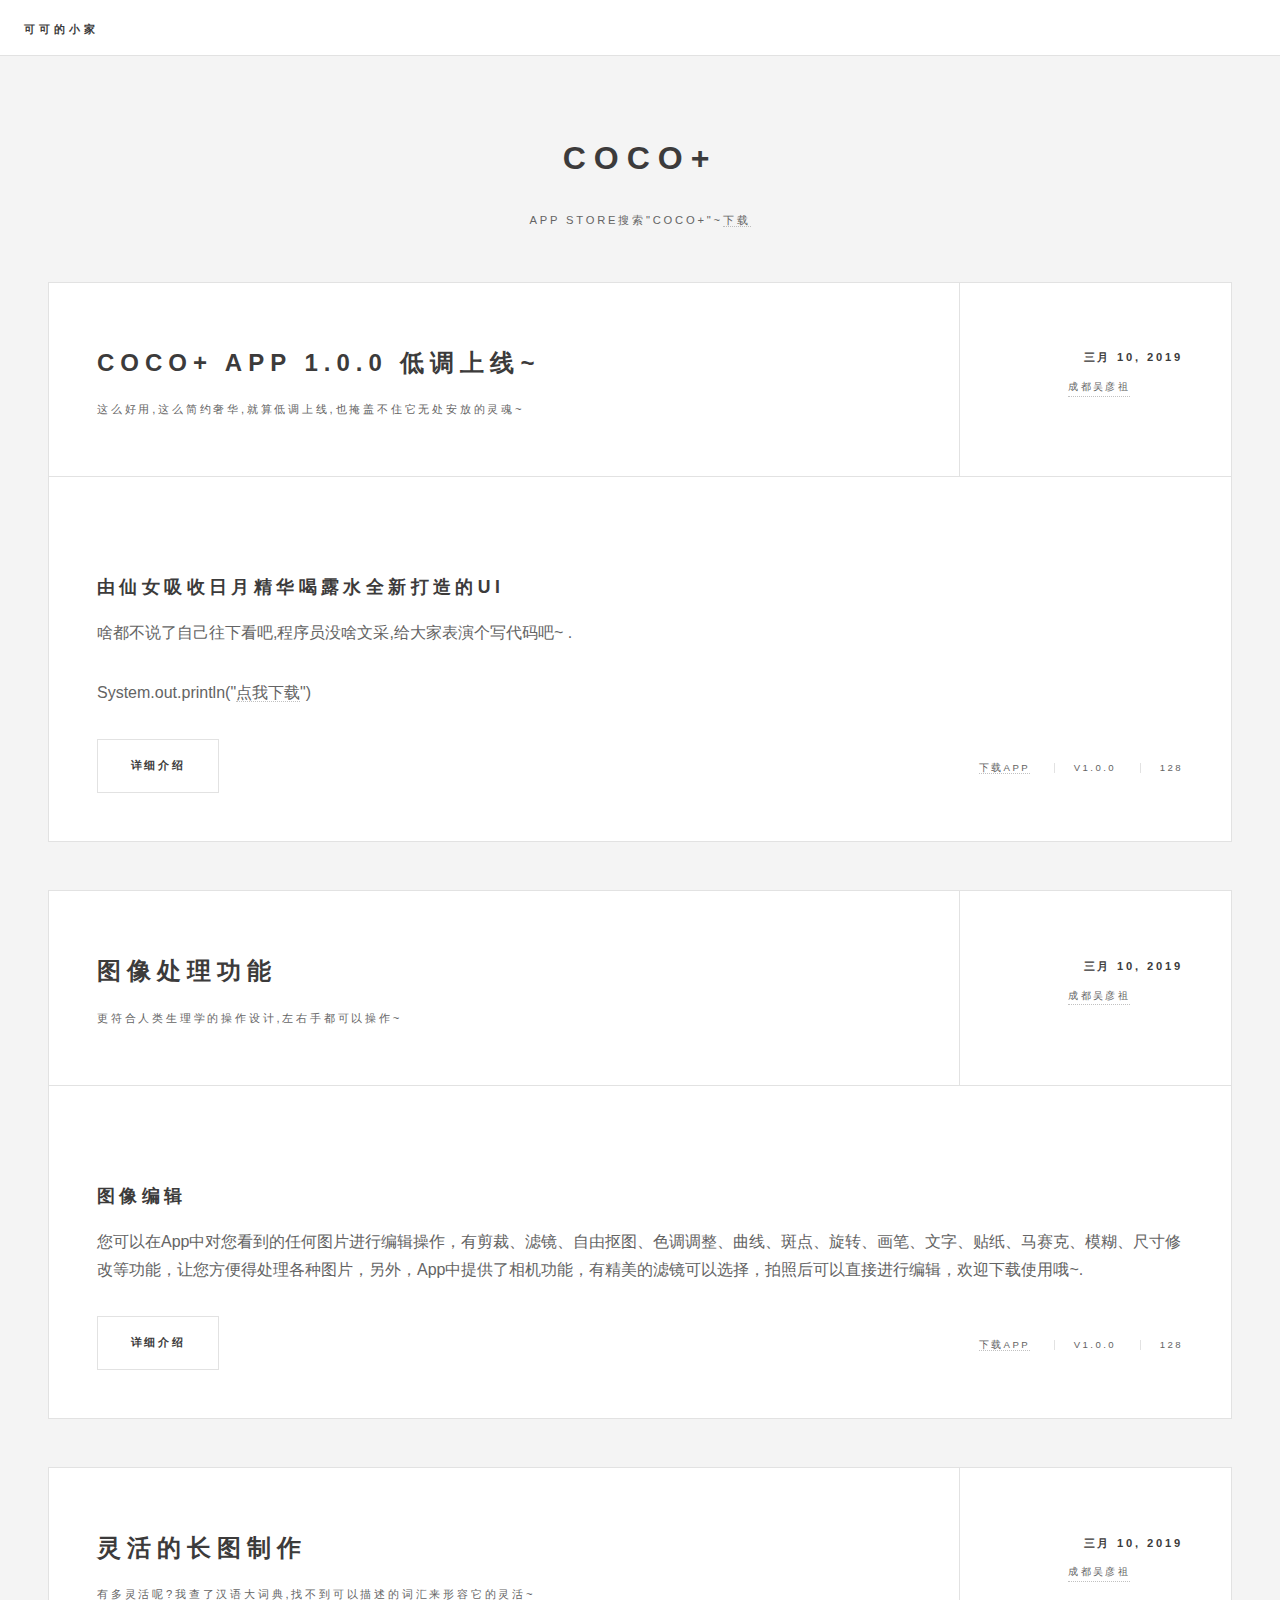
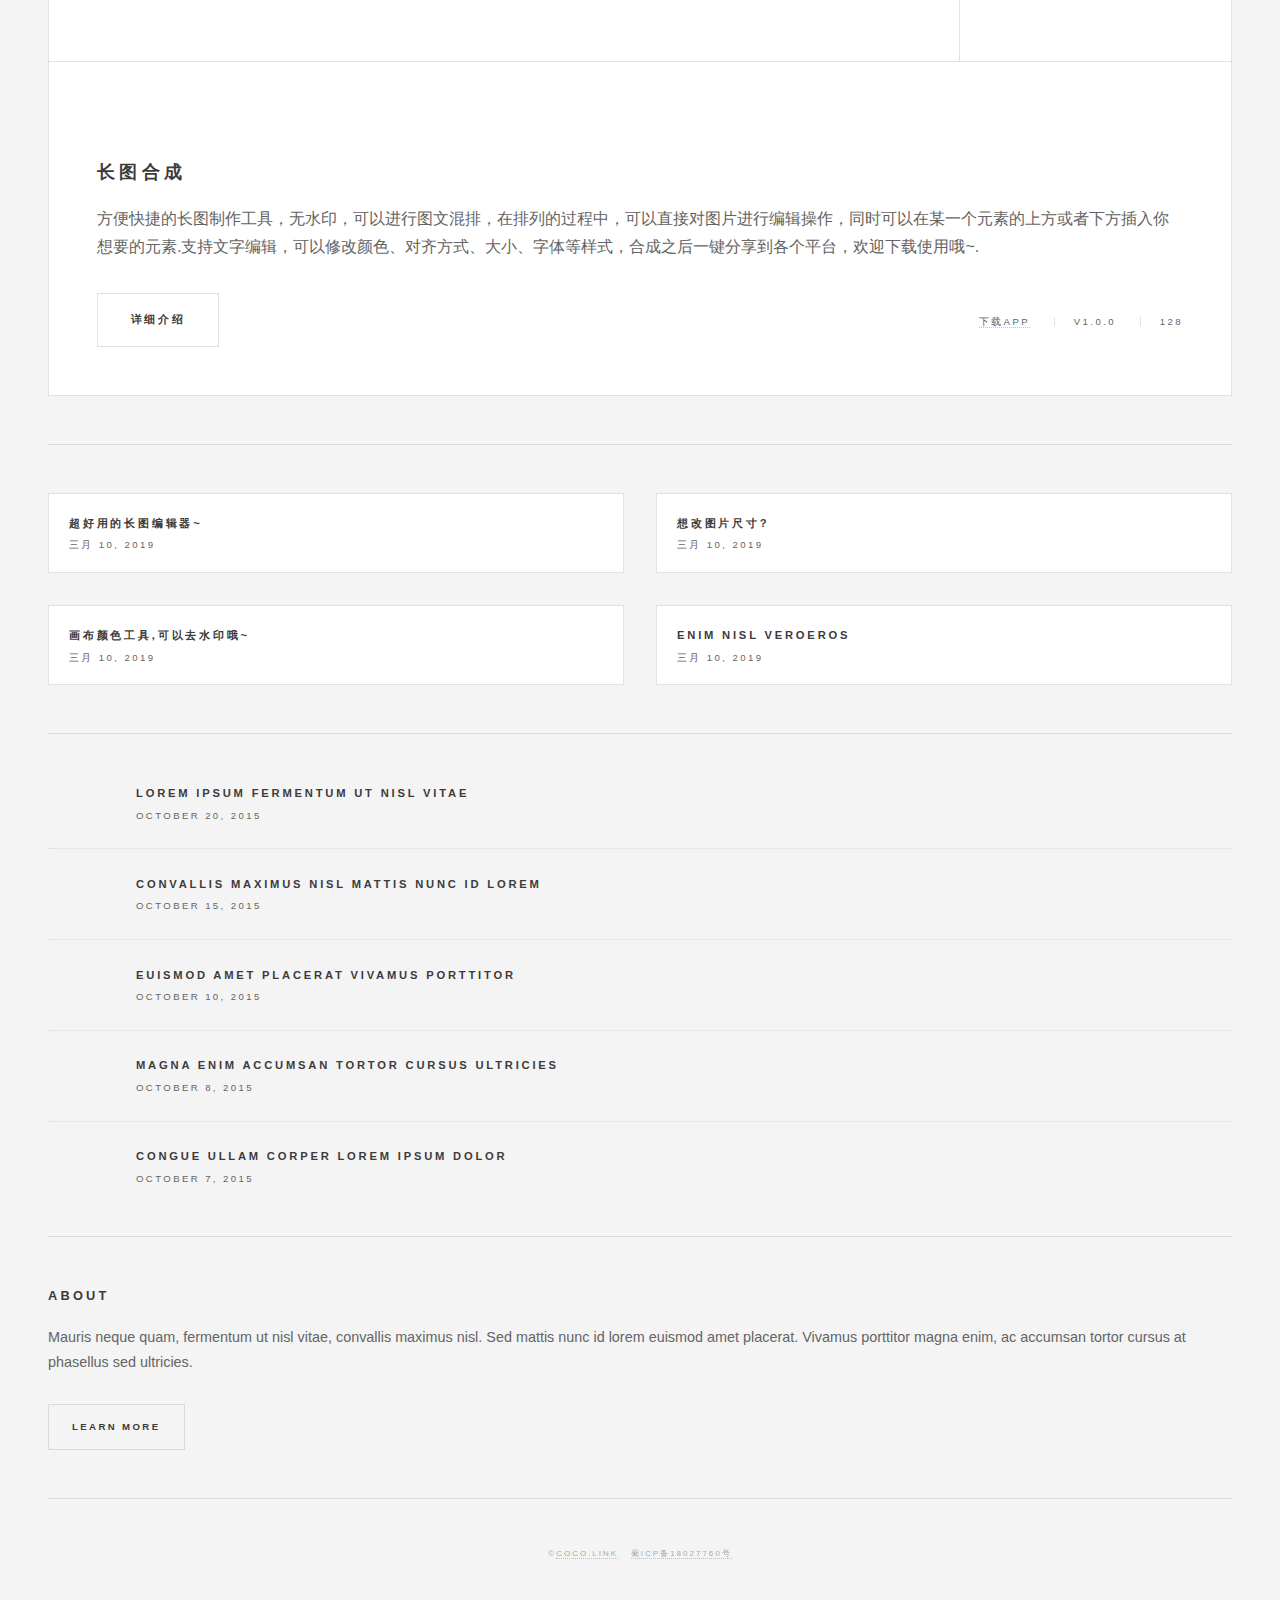
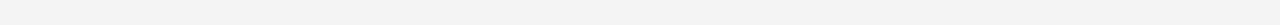
==== index.html @ c6092d5e "初次提交" ====
<!DOCTYPE HTML>
<html>
	<head>
		<title>可可的小家</title>
		<meta charset="utf-8" />
		<meta name="viewport" content="width=device-width, initial-scale=1, user-scalable=no" />
		<link rel="stylesheet" href="assets/css/main.css" />
	</head>
	<body class="is-preload">

		<!-- Wrapper -->
			<div id="wrapper">
					<header id="header">
						<h1><a href="index.html">可可的小家</a></h1>
					</header>
					

				<!-- Main -->
					<div id="main">

						<!-- Post -->
							<article class="post">
								<header>
									<div class="title">
										<h2><a href="page1.html">CoCo+ App 1.0.0 低调上线~</a></h2>
										<p>这么好用,这么简约奢华,就算低调上线,也掩盖不住它无处安放的灵魂~</p>
									</div>
									<div class="meta">
										<time class="published" datetime="2019-03-10">三月 10, 2019</time>
										<a href="https://weibo.com/iosSever" class="author"><span class="name">成都吴彦祖</span><img src="https://i.loli.net/2019/03/10/5c84dbdab428e.png" alt="" /></a>
									</div>
								</header>
								<a href="page1.html" class="image featured"><img src="https://i.loli.net/2019/03/10/5c84d9ce3894a.png" alt="" /></a>
								
								<h2><a>由仙女吸收日月精华喝露水全新打造的UI</a></h2>
								<p>啥都不说了自己往下看吧,程序员没啥文采,给大家表演个写代码吧~ .</p>
								<p>System.out.println("<a href="https://itunes.apple.com/cn/app/id1434170332">点我下载</a>") </p>
								<footer>
									<ul class="actions">
										<li><a href="page1.html" class="button large">详细介绍</a></li>
									</ul>
									<ul class="stats">
										<li><a href="https://itunes.apple.com/cn/app/id1434170332">下载App</a></li>
										<li><a href="https://itunes.apple.com/cn/app/id1434170332" class="icon fa-heart">v1.0.0</a></li>
										<li><a href="https://itunes.apple.com/cn/app/id1434170332" class="icon fa-comment">128</a></li>
									</ul>
								</footer>
							</article>

						<!-- Post -->
							<article class="post">
								<header>
									<div class="title">
										<h2><a href="page2.html">图像处理功能</a></h2>
										<p>更符合人类生理学的操作设计,左右手都可以操作~</p>
									</div>
									<div class="meta">
										<time class="published" datetime="2019-03-10">三月 10, 2019</time>
										<a href="https://weibo.com/iosSever" class="author"><span class="name">成都吴彦祖</span><img src="https://i.loli.net/2019/03/10/5c84dbdab428e.png" alt="" /></a>
									</div>
								</header>
								<a href="page2.html" class="image featured"><img src="https://i.loli.net/2019/03/10/5c84da611e9eb.png" alt="" /></a>
								<h2><a>图像编辑</a></h2>
								<p>您可以在App中对您看到的任何图片进行编辑操作，有剪裁、滤镜、自由抠图、色调调整、曲线、斑点、旋转、画笔、文字、贴纸、马赛克、模糊、尺寸修改等功能，让您方便得处理各种图片，另外，App中提供了相机功能，有精美的滤镜可以选择，拍照后可以直接进行编辑，欢迎下载使用哦~.</p>
								
								<footer>
									<ul class="actions">
										<li><a href="page2.html" class="button large">详细介绍</a></li>
									</ul>
									<ul class="stats">
										<li><a href="https://itunes.apple.com/cn/app/id1434170332">下载App</a></li>
										<li><a href="https://itunes.apple.com/cn/app/id1434170332" class="icon fa-heart">v1.0.0</a></li>
										<li><a href="https://itunes.apple.com/cn/app/id1434170332" class="icon fa-comment">128</a></li>
									</ul>
								</footer>
							</article>

						<!-- Post -->
							<article class="post">
								<header>
									<div class="title">
										<h2><a href="page3.html">灵活的长图制作</a></h2>
										<p>有多灵活呢?我查了汉语大词典,找不到可以描述的词汇来形容它的灵活~</p>
									</div>
									<div class="meta">
										<time class="published" datetime="2019-03-10">三月 10, 2019</time>
										<a href="https://weibo.com/iosSever" class="author"><span class="name">成都吴彦祖</span><img src="https://i.loli.net/2019/03/10/5c84dbdab428e.png" alt="" /></a>
									</div>
								</header>
								<a href="page3.html" class="image featured"><img src="https://i.loli.net/2019/03/10/5c84da80e7259.png" alt="" /></a>
								<h2><a>长图合成</a></h2>
								<p>方便快捷的长图制作工具，无水印，可以进行图文混排，在排列的过程中，可以直接对图片进行编辑操作，同时可以在某一个元素的上方或者下方插入你想要的元素.支持文字编辑，可以修改颜色、对齐方式、大小、字体等样式，合成之后一键分享到各个平台，欢迎下载使用哦~.</p>
								<footer>
									<ul class="actions">
										<li><a href="page3.html" class="button large">详细介绍</a></li>
									</ul>
									<ul class="stats">
										<li><a href="https://itunes.apple.com/cn/app/id1434170332">下载App</a></li>
										<li><a href="https://itunes.apple.com/cn/app/id1434170332" class="icon fa-heart">v1.0.0</a></li>
										<li><a href="https://itunes.apple.com/cn/app/id1434170332" class="icon fa-comment">128</a></li>
									</ul>
								</footer>
							</article>
					</div>

				<!-- Sidebar -->
					<section id="sidebar">

						<!-- Intro -->
							<section id="intro">
								<a href="#" class="logo"><img src="https://i.loli.net/2019/03/10/5c84dbb37a6b7.png" alt="" /></a>
								<header>
									<h2>CoCo+</h2>
									<p>App Store搜索"CoCo+"~<a href="https://itunes.apple.com/cn/app/id1434170332">下载</a></p>
								</header>
							</section>

						<!-- Mini Posts -->
							<section>
								<div class="mini-posts">

									<!-- Mini Post -->
										<article class="mini-post">
											<header>
												<h3><a href="page4.html">超好用的长图编辑器~</a></h3>
												<time class="published" datetime="2019-03-10">三月 10, 2019</time>
												<a href="https://weibo.com/iosSever" class="author"><img src="https://i.loli.net/2019/03/10/5c84db364da18.png" alt="" /></a>
											</header>
											<a href="page4.html" class="image"><img src="https://i.loli.net/2019/03/10/5c84da98a93b6.png" alt="" /></a>
										</article>

									<!-- Mini Post -->
										<article class="mini-post">
											<header>
												<h3><a href="page5.html">想改图片尺寸?</a></h3>
												<time class="published" datetime="2019-03-10">三月 10, 2019</time>
												<a href="https://weibo.com/iosSever" class="author"><img src="https://i.loli.net/2019/03/10/5c84db364da18.png" alt="" /></a>
											</header>
											<a href="page5.html" class="image"><img src="https://i.loli.net/2019/03/10/5c84daaa49112.png" alt="" /></a>
										</article>

									<!-- Mini Post -->
										<article class="mini-post">
											<header>
												<h3><a href="page6.html">画布颜色工具,可以去水印哦~</a></h3>
												<time class="published" datetime="2019-03-10">三月 10, 2019</time>
												<a href="https://weibo.com/iosSever" class="author"><img src="https://i.loli.net/2019/03/10/5c84db364da18.png" alt="" /></a>
											</header>
											<a href="page6.html" class="image"><img src="https://i.loli.net/2019/03/10/5c84dabd3cb43.png" alt="" /></a>
										</article>

									<!-- Mini Post -->
										<article class="mini-post">
											<header>
												<h3><a href="single.html">Enim nisl veroeros</a></h3>
												<time class="published" datetime="2019-03-10">三月 10, 2019</time>
												<a href="https://weibo.com/iosSever" class="author"><img src="https://i.loli.net/2019/03/10/5c84db364da18.png" alt="" /></a>
											</header>
											<a href="single.html" class="image"><img src="https://i.loli.net/2019/03/10/5c84dad333732.png" alt="" /></a>
										</article>

								</div>
							</section>

						<!-- Posts List -->
							<section>
								<ul class="posts">
									<li>
										<article>
											<header>
												<h3><a href="single.html">Lorem ipsum fermentum ut nisl vitae</a></h3>
												<time class="published" datetime="2015-10-20">October 20, 2015</time>
											</header>
											<a href="single.html" class="image"><img src="https://i.loli.net/2019/03/10/5c84dae6660d3.png" alt="" /></a>
										</article>
									</li>
									<li>
										<article>
											<header>
												<h3><a href="single.html">Convallis maximus nisl mattis nunc id lorem</a></h3>
												<time class="published" datetime="2015-10-15">October 15, 2015</time>
											</header>
											<a href="single.html" class="image"><img src="https://i.loli.net/2019/03/10/5c84daf63bab5.png" alt="" /></a>
										</article>
									</li>
									<li>
										<article>
											<header>
												<h3><a href="single.html">Euismod amet placerat vivamus porttitor</a></h3>
												<time class="published" datetime="2015-10-10">October 10, 2015</time>
											</header>
											<a href="single.html" class="image"><img src="https://i.loli.net/2019/03/10/5c84db0a0eca4.png" alt="" /></a>
										</article>
									</li>
									<li>
										<article>
											<header>
												<h3><a href="single.html">Magna enim accumsan tortor cursus ultricies</a></h3>
												<time class="published" datetime="2015-10-08">October 8, 2015</time>
											</header>
											<a href="single.html" class="image"><img src="https://i.loli.net/2019/03/10/5c84db1b64e41.png" alt="" /></a>
										</article>
									</li>
									<li>
										<article>
											<header>
												<h3><a href="single.html">Congue ullam corper lorem ipsum dolor</a></h3>
												<time class="published" datetime="2015-10-06">October 7, 2015</time>
											</header>
											<a href="single.html" class="image"><img src="https://i.loli.net/2019/03/10/5c84db364da18.png" alt="" /></a>
										</article>
									</li>
								</ul>
							</section>

						<!-- About -->
							<section class="blurb">
								<h2>About</h2>
								<p>Mauris neque quam, fermentum ut nisl vitae, convallis maximus nisl. Sed mattis nunc id lorem euismod amet placerat. Vivamus porttitor magna enim, ac accumsan tortor cursus at phasellus sed ultricies.</p>
								<ul class="actions">
									<li><a href="#" class="button">Learn More</a></li>
								</ul>
							</section>

						<!-- Footer -->
							<section id="footer">
								<p class="copyright">&copy;<a href="http://www.coco.link">coco.link</a>&nbsp;&nbsp;
									<a href="http://www.miitbeian.gov.cn">
										<small>蜀ICP备18027760号</small>
									</a>
								</p>
							</section>

					</section>

			</div>

		<!-- Scripts -->
			<script src="assets/js/jquery.min.js"></script>
			<script src="assets/js/browser.min.js"></script>
			<script src="assets/js/breakpoints.min.js"></script>
			<script src="assets/js/util.js"></script>
			<script src="assets/js/main.js"></script>

	</body>
</html>
---- assets/css/main.css ----
/*@import url(font-awesome.min.css);
@import url("https://fonts.googleapis.com/css?family=Source+Sans+Pro:400,700|Raleway:400,800,900");*/

/*
	Future Imperfect by HTML5 UP
	html5up.net | @ajlkn
	Free for personal and commercial use under the CCA 3.0 license (html5up.net/license)
*/

html, body, div, span, applet, object,
iframe, h1, h2, h3, h4, h5, h6, p, blockquote,
pre, a, abbr, acronym, address, big, cite,
code, del, dfn, em, img, ins, kbd, q, s, samp,
small, strike, strong, sub, sup, tt, var, b,
u, i, center, dl, dt, dd, ol, ul, li, fieldset,
form, label, legend, table, caption, tbody,
tfoot, thead, tr, th, td, article, aside,
canvas, details, embed, figure, figcaption,
footer, header, hgroup, menu, nav, output, ruby,
section, summary, time, mark, audio, video {
	margin: 0;
	padding: 0;
	border: 0;
	font-size: 100%;
	font: inherit;
	vertical-align: baseline;}

article, aside, details, figcaption, figure,
footer, header, hgroup, menu, nav, section {
	display: block;}

body {
	line-height: 1;
}

ol, ul {
	list-style: none;
}

blockquote, q {
	quotes: none;
}

	blockquote:before, blockquote:after, q:before, q:after {
		content: '';
		content: none;
	}

table {
	border-collapse: collapse;
	border-spacing: 0;
}

body {
	-webkit-text-size-adjust: none;
}

mark {
	background-color: transparent;
	color: inherit;
}

input::-moz-focus-inner {
	border: 0;
	padding: 0;
}

input, select, textarea {
	-moz-appearance: none;
	-webkit-appearance: none;
	-ms-appearance: none;
	appearance: none;
}

/* Basic */

	@-ms-viewport {
		width: device-width;
	}

	body {
		-ms-overflow-style: scrollbar;
	}

	@media screen and (max-width: 480px) {

		html, body {
			min-width: 320px;
		}

	}

	html {
		box-sizing: border-box;
	}

	*, *:before, *:after {
		box-sizing: inherit;
	}

	body {
		background: #f4f4f4;
	}

		body.is-preload *, body.is-preload *:before, body.is-preload *:after {
			-moz-animation: none !important;
			-webkit-animation: none !important;
			-ms-animation: none !important;
			animation: none !important;
			-moz-transition: none !important;
			-webkit-transition: none !important;
			-ms-transition: none !important;
			transition: none !important;
		}

/* Type */

	body, input, select, textarea {
		color: #646464;
		font-family: "Source Sans Pro", Helvetica, sans-serif;
		font-size: 14pt;
		font-weight: 400;
		line-height: 1.75;
	}

		@media screen and (max-width: 1680px) {

			body, input, select, textarea {
				font-size: 12pt;
			}

		}

		@media screen and (max-width: 1280px) {

			body, input, select, textarea {
				font-size: 12pt;
			}

		}

		@media screen and (max-width: 980px) {

			body, input, select, textarea {
				font-size: 12pt;
			}

		}

		@media screen and (max-width: 736px) {

			body, input, select, textarea {
				font-size: 12pt;
			}

		}

		@media screen and (max-width: 480px) {

			body, input, select, textarea {
				font-size: 12pt;
			}

		}

	a {
		-moz-transition: color 0.2s ease, border-bottom-color 0.2s ease;
		-webkit-transition: color 0.2s ease, border-bottom-color 0.2s ease;
		-ms-transition: color 0.2s ease, border-bottom-color 0.2s ease;
		transition: color 0.2s ease, border-bottom-color 0.2s ease;
		border-bottom: dotted 1px rgba(160, 160, 160, 0.65);
		color: inherit;
		text-decoration: none;
	}

		a:before {
			-moz-transition: color 0.2s ease;
			-webkit-transition: color 0.2s ease;
			-ms-transition: color 0.2s ease;
			transition: color 0.2s ease;
		}

		a:hover {
			border-bottom-color: transparent;
			color: #2ebaae !important;
		}

			a:hover:before {
				color: #2ebaae !important;
			}

	strong, b {
		color: #3c3b3b;
		font-weight: 700;
	}

	em, i {
		font-style: italic;
	}

	p {
		margin: 0 0 2em 0;
	}

	h1, h2, h3, h4, h5, h6 {
		color: #3c3b3b;
		font-family: "Raleway", Helvetica, sans-serif;
		font-weight: 800;
		letter-spacing: 0.25em;
		line-height: 1.65;
		margin: 0 0 1em 0;
		text-transform: uppercase;
	}

		h1 a, h2 a, h3 a, h4 a, h5 a, h6 a {
			color: inherit;
			border-bottom: 0;
		}

	h2 {
		font-size: 1.1em;
	}

	h3 {
		font-size: 0.9em;
	}

	h4 {
		font-size: 0.7em;
	}

	h5 {
		font-size: 0.7em;
	}

	h6 {
		font-size: 0.7em;
	}

	sub {
		font-size: 0.8em;
		position: relative;
		top: 0.5em;
	}

	sup {
		font-size: 0.8em;
		position: relative;
		top: -0.5em;
	}

	blockquote {
		border-left: solid 4px rgba(160, 160, 160, 0.3);
		font-style: italic;
		margin: 0 0 2em 0;
		padding: 0.5em 0 0.5em 2em;
	}

	code {
		background: rgba(160, 160, 160, 0.075);
		border: solid 1px rgba(160, 160, 160, 0.3);
		font-family: "Courier New", monospace;
		font-size: 0.9em;
		margin: 0 0.25em;
		padding: 0.25em 0.65em;
	}

	pre {
		-webkit-overflow-scrolling: touch;
		font-family: "Courier New", monospace;
		font-size: 0.9em;
		margin: 0 0 2em 0;
	}

		pre code {
			display: block;
			line-height: 1.75em;
			padding: 1em 1.5em;
			overflow-x: auto;
		}

	hr {
		border: 0;
		border-bottom: solid 1px rgba(160, 160, 160, 0.3);
		margin: 2em 0;
	}

		hr.major {
			margin: 3em 0;
		}

	.align-left {
		text-align: left;
	}

	.align-center {
		text-align: center;
	}

	.align-right {
		text-align: right;
	}

/* Row */

	.row {
		display: flex;
		flex-wrap: wrap;
		box-sizing: border-box;
		align-items: stretch;
	}

		.row > * {
			box-sizing: border-box;
		}

		.row.gtr-uniform > * > :last-child {
			margin-bottom: 0;
		}

		.row.aln-left {
			justify-content: flex-start;
		}

		.row.aln-center {
			justify-content: center;
		}

		.row.aln-right {
			justify-content: flex-end;
		}

		.row.aln-top {
			align-items: flex-start;
		}

		.row.aln-middle {
			align-items: center;
		}

		.row.aln-bottom {
			align-items: flex-end;
		}

		.row > .imp {
			order: -1;
		}

		.row > .col-1 {
			width: 8.3333333333%;
		}

		.row > .off-1 {
			margin-left: 8.3333333333%;
		}

		.row > .col-2 {
			width: 16.6666666667%;
		}

		.row > .off-2 {
			margin-left: 16.6666666667%;
		}

		.row > .col-3 {
			width: 25%;
		}

		.row > .off-3 {
			margin-left: 25%;
		}

		.row > .col-4 {
			width: 33.3333333333%;
		}

		.row > .off-4 {
			margin-left: 33.3333333333%;
		}

		.row > .col-5 {
			width: 41.6666666667%;
		}

		.row > .off-5 {
			margin-left: 41.6666666667%;
		}

		.row > .col-6 {
			width: 50%;
		}

		.row > .off-6 {
			margin-left: 50%;
		}

		.row > .col-7 {
			width: 58.3333333333%;
		}

		.row > .off-7 {
			margin-left: 58.3333333333%;
		}

		.row > .col-8 {
			width: 66.6666666667%;
		}

		.row > .off-8 {
			margin-left: 66.6666666667%;
		}

		.row > .col-9 {
			width: 75%;
		}

		.row > .off-9 {
			margin-left: 75%;
		}

		.row > .col-10 {
			width: 83.3333333333%;
		}

		.row > .off-10 {
			margin-left: 83.3333333333%;
		}

		.row > .col-11 {
			width: 91.6666666667%;
		}

		.row > .off-11 {
			margin-left: 91.6666666667%;
		}

		.row > .col-12 {
			width: 100%;
		}

		.row > .off-12 {
			margin-left: 100%;
		}

		.row.gtr-0 {
			margin-top: 0;
			margin-left: 0em;
		}

			.row.gtr-0 > * {
				padding: 0 0 0 0em;
			}

			.row.gtr-0.gtr-uniform {
				margin-top: 0em;
			}

				.row.gtr-0.gtr-uniform > * {
					padding-top: 0em;
				}

		.row.gtr-25 {
			margin-top: 0;
			margin-left: -0.25em;
		}

			.row.gtr-25 > * {
				padding: 0 0 0 0.25em;
			}

			.row.gtr-25.gtr-uniform {
				margin-top: -0.25em;
			}

				.row.gtr-25.gtr-uniform > * {
					padding-top: 0.25em;
				}

		.row.gtr-50 {
			margin-top: 0;
			margin-left: -0.5em;
		}

			.row.gtr-50 > * {
				padding: 0 0 0 0.5em;
			}

			.row.gtr-50.gtr-uniform {
				margin-top: -0.5em;
			}

				.row.gtr-50.gtr-uniform > * {
					padding-top: 0.5em;
				}

		.row {
			margin-top: 0;
			margin-left: -1em;
		}

			.row > * {
				padding: 0 0 0 1em;
			}

			.row.gtr-uniform {
				margin-top: -1em;
			}

				.row.gtr-uniform > * {
					padding-top: 1em;
				}

		.row.gtr-150 {
			margin-top: 0;
			margin-left: -1.5em;
		}

			.row.gtr-150 > * {
				padding: 0 0 0 1.5em;
			}

			.row.gtr-150.gtr-uniform {
				margin-top: -1.5em;
			}

				.row.gtr-150.gtr-uniform > * {
					padding-top: 1.5em;
				}

		.row.gtr-200 {
			margin-top: 0;
			margin-left: -2em;
		}

			.row.gtr-200 > * {
				padding: 0 0 0 2em;
			}

			.row.gtr-200.gtr-uniform {
				margin-top: -2em;
			}

				.row.gtr-200.gtr-uniform > * {
					padding-top: 2em;
				}

		@media screen and (max-width: 1680px) {

			.row {
				display: flex;
				flex-wrap: wrap;
				box-sizing: border-box;
				align-items: stretch;
			}

				.row > * {
					box-sizing: border-box;
				}

				.row.gtr-uniform > * > :last-child {
					margin-bottom: 0;
				}

				.row.aln-left {
					justify-content: flex-start;
				}

				.row.aln-center {
					justify-content: center;
				}

				.row.aln-right {
					justify-content: flex-end;
				}

				.row.aln-top {
					align-items: flex-start;
				}

				.row.aln-middle {
					align-items: center;
				}

				.row.aln-bottom {
					align-items: flex-end;
				}

				.row > .imp-xlarge {
					order: -1;
				}

				.row > .col-1-xlarge {
					width: 8.3333333333%;
				}

				.row > .off-1-xlarge {
					margin-left: 8.3333333333%;
				}

				.row > .col-2-xlarge {
					width: 16.6666666667%;
				}

				.row > .off-2-xlarge {
					margin-left: 16.6666666667%;
				}

				.row > .col-3-xlarge {
					width: 25%;
				}

				.row > .off-3-xlarge {
					margin-left: 25%;
				}

				.row > .col-4-xlarge {
					width: 33.3333333333%;
				}

				.row > .off-4-xlarge {
					margin-left: 33.3333333333%;
				}

				.row > .col-5-xlarge {
					width: 41.6666666667%;
				}

				.row > .off-5-xlarge {
					margin-left: 41.6666666667%;
				}

				.row > .col-6-xlarge {
					width: 50%;
				}

				.row > .off-6-xlarge {
					margin-left: 50%;
				}

				.row > .col-7-xlarge {
					width: 58.3333333333%;
				}

				.row > .off-7-xlarge {
					margin-left: 58.3333333333%;
				}

				.row > .col-8-xlarge {
					width: 66.6666666667%;
				}

				.row > .off-8-xlarge {
					margin-left: 66.6666666667%;
				}

				.row > .col-9-xlarge {
					width: 75%;
				}

				.row > .off-9-xlarge {
					margin-left: 75%;
				}

				.row > .col-10-xlarge {
					width: 83.3333333333%;
				}

				.row > .off-10-xlarge {
					margin-left: 83.3333333333%;
				}

				.row > .col-11-xlarge {
					width: 91.6666666667%;
				}

				.row > .off-11-xlarge {
					margin-left: 91.6666666667%;
				}

				.row > .col-12-xlarge {
					width: 100%;
				}

				.row > .off-12-xlarge {
					margin-left: 100%;
				}

				.row.gtr-0 {
					margin-top: 0;
					margin-left: 0em;
				}

					.row.gtr-0 > * {
						padding: 0 0 0 0em;
					}

					.row.gtr-0.gtr-uniform {
						margin-top: 0em;
					}

						.row.gtr-0.gtr-uniform > * {
							padding-top: 0em;
						}

				.row.gtr-25 {
					margin-top: 0;
					margin-left: -0.25em;
				}

					.row.gtr-25 > * {
						padding: 0 0 0 0.25em;
					}

					.row.gtr-25.gtr-uniform {
						margin-top: -0.25em;
					}

						.row.gtr-25.gtr-uniform > * {
							padding-top: 0.25em;
						}

				.row.gtr-50 {
					margin-top: 0;
					margin-left: -0.5em;
				}

					.row.gtr-50 > * {
						padding: 0 0 0 0.5em;
					}

					.row.gtr-50.gtr-uniform {
						margin-top: -0.5em;
					}

						.row.gtr-50.gtr-uniform > * {
							padding-top: 0.5em;
						}

				.row {
					margin-top: 0;
					margin-left: -1em;
				}

					.row > * {
						padding: 0 0 0 1em;
					}

					.row.gtr-uniform {
						margin-top: -1em;
					}

						.row.gtr-uniform > * {
							padding-top: 1em;
						}

				.row.gtr-150 {
					margin-top: 0;
					margin-left: -1.5em;
				}

					.row.gtr-150 > * {
						padding: 0 0 0 1.5em;
					}

					.row.gtr-150.gtr-uniform {
						margin-top: -1.5em;
					}

						.row.gtr-150.gtr-uniform > * {
							padding-top: 1.5em;
						}

				.row.gtr-200 {
					margin-top: 0;
					margin-left: -2em;
				}

					.row.gtr-200 > * {
						padding: 0 0 0 2em;
					}

					.row.gtr-200.gtr-uniform {
						margin-top: -2em;
					}

						.row.gtr-200.gtr-uniform > * {
							padding-top: 2em;
						}

		}

		@media screen and (max-width: 1280px) {

			.row {
				display: flex;
				flex-wrap: wrap;
				box-sizing: border-box;
				align-items: stretch;
			}

				.row > * {
					box-sizing: border-box;
				}

				.row.gtr-uniform > * > :last-child {
					margin-bottom: 0;
				}

				.row.aln-left {
					justify-content: flex-start;
				}

				.row.aln-center {
					justify-content: center;
				}

				.row.aln-right {
					justify-content: flex-end;
				}

				.row.aln-top {
					align-items: flex-start;
				}

				.row.aln-middle {
					align-items: center;
				}

				.row.aln-bottom {
					align-items: flex-end;
				}

				.row > .imp-large {
					order: -1;
				}

				.row > .col-1-large {
					width: 8.3333333333%;
				}

				.row > .off-1-large {
					margin-left: 8.3333333333%;
				}

				.row > .col-2-large {
					width: 16.6666666667%;
				}

				.row > .off-2-large {
					margin-left: 16.6666666667%;
				}

				.row > .col-3-large {
					width: 25%;
				}

				.row > .off-3-large {
					margin-left: 25%;
				}

				.row > .col-4-large {
					width: 33.3333333333%;
				}

				.row > .off-4-large {
					margin-left: 33.3333333333%;
				}

				.row > .col-5-large {
					width: 41.6666666667%;
				}

				.row > .off-5-large {
					margin-left: 41.6666666667%;
				}

				.row > .col-6-large {
					width: 50%;
				}

				.row > .off-6-large {
					margin-left: 50%;
				}

				.row > .col-7-large {
					width: 58.3333333333%;
				}

				.row > .off-7-large {
					margin-left: 58.3333333333%;
				}

				.row > .col-8-large {
					width: 66.6666666667%;
				}

				.row > .off-8-large {
					margin-left: 66.6666666667%;
				}

				.row > .col-9-large {
					width: 75%;
				}

				.row > .off-9-large {
					margin-left: 75%;
				}

				.row > .col-10-large {
					width: 83.3333333333%;
				}

				.row > .off-10-large {
					margin-left: 83.3333333333%;
				}

				.row > .col-11-large {
					width: 91.6666666667%;
				}

				.row > .off-11-large {
					margin-left: 91.6666666667%;
				}

				.row > .col-12-large {
					width: 100%;
				}

				.row > .off-12-large {
					margin-left: 100%;
				}

				.row.gtr-0 {
					margin-top: 0;
					margin-left: 0em;
				}

					.row.gtr-0 > * {
						padding: 0 0 0 0em;
					}

					.row.gtr-0.gtr-uniform {
						margin-top: 0em;
					}

						.row.gtr-0.gtr-uniform > * {
							padding-top: 0em;
						}

				.row.gtr-25 {
					margin-top: 0;
					margin-left: -0.25em;
				}

					.row.gtr-25 > * {
						padding: 0 0 0 0.25em;
					}

					.row.gtr-25.gtr-uniform {
						margin-top: -0.25em;
					}

						.row.gtr-25.gtr-uniform > * {
							padding-top: 0.25em;
						}

				.row.gtr-50 {
					margin-top: 0;
					margin-left: -0.5em;
				}

					.row.gtr-50 > * {
						padding: 0 0 0 0.5em;
					}

					.row.gtr-50.gtr-uniform {
						margin-top: -0.5em;
					}

						.row.gtr-50.gtr-uniform > * {
							padding-top: 0.5em;
						}

				.row {
					margin-top: 0;
					margin-left: -1em;
				}

					.row > * {
						padding: 0 0 0 1em;
					}

					.row.gtr-uniform {
						margin-top: -1em;
					}

						.row.gtr-uniform > * {
							padding-top: 1em;
						}

				.row.gtr-150 {
					margin-top: 0;
					margin-left: -1.5em;
				}

					.row.gtr-150 > * {
						padding: 0 0 0 1.5em;
					}

					.row.gtr-150.gtr-uniform {
						margin-top: -1.5em;
					}

						.row.gtr-150.gtr-uniform > * {
							padding-top: 1.5em;
						}

				.row.gtr-200 {
					margin-top: 0;
					margin-left: -2em;
				}

					.row.gtr-200 > * {
						padding: 0 0 0 2em;
					}

					.row.gtr-200.gtr-uniform {
						margin-top: -2em;
					}

						.row.gtr-200.gtr-uniform > * {
							padding-top: 2em;
						}

		}

		@media screen and (max-width: 980px) {

			.row {
				display: flex;
				flex-wrap: wrap;
				box-sizing: border-box;
				align-items: stretch;
			}

				.row > * {
					box-sizing: border-box;
				}

				.row.gtr-uniform > * > :last-child {
					margin-bottom: 0;
				}

				.row.aln-left {
					justify-content: flex-start;
				}

				.row.aln-center {
					justify-content: center;
				}

				.row.aln-right {
					justify-content: flex-end;
				}

				.row.aln-top {
					align-items: flex-start;
				}

				.row.aln-middle {
					align-items: center;
				}

				.row.aln-bottom {
					align-items: flex-end;
				}

				.row > .imp-medium {
					order: -1;
				}

				.row > .col-1-medium {
					width: 8.3333333333%;
				}

				.row > .off-1-medium {
					margin-left: 8.3333333333%;
				}

				.row > .col-2-medium {
					width: 16.6666666667%;
				}

				.row > .off-2-medium {
					margin-left: 16.6666666667%;
				}

				.row > .col-3-medium {
					width: 25%;
				}

				.row > .off-3-medium {
					margin-left: 25%;
				}

				.row > .col-4-medium {
					width: 33.3333333333%;
				}

				.row > .off-4-medium {
					margin-left: 33.3333333333%;
				}

				.row > .col-5-medium {
					width: 41.6666666667%;
				}

				.row > .off-5-medium {
					margin-left: 41.6666666667%;
				}

				.row > .col-6-medium {
					width: 50%;
				}

				.row > .off-6-medium {
					margin-left: 50%;
				}

				.row > .col-7-medium {
					width: 58.3333333333%;
				}

				.row > .off-7-medium {
					margin-left: 58.3333333333%;
				}

				.row > .col-8-medium {
					width: 66.6666666667%;
				}

				.row > .off-8-medium {
					margin-left: 66.6666666667%;
				}

				.row > .col-9-medium {
					width: 75%;
				}

				.row > .off-9-medium {
					margin-left: 75%;
				}

				.row > .col-10-medium {
					width: 83.3333333333%;
				}

				.row > .off-10-medium {
					margin-left: 83.3333333333%;
				}

				.row > .col-11-medium {
					width: 91.6666666667%;
				}

				.row > .off-11-medium {
					margin-left: 91.6666666667%;
				}

				.row > .col-12-medium {
					width: 100%;
				}

				.row > .off-12-medium {
					margin-left: 100%;
				}

				.row.gtr-0 {
					margin-top: 0;
					margin-left: 0em;
				}

					.row.gtr-0 > * {
						padding: 0 0 0 0em;
					}

					.row.gtr-0.gtr-uniform {
						margin-top: 0em;
					}

						.row.gtr-0.gtr-uniform > * {
							padding-top: 0em;
						}

				.row.gtr-25 {
					margin-top: 0;
					margin-left: -0.25em;
				}

					.row.gtr-25 > * {
						padding: 0 0 0 0.25em;
					}

					.row.gtr-25.gtr-uniform {
						margin-top: -0.25em;
					}

						.row.gtr-25.gtr-uniform > * {
							padding-top: 0.25em;
						}

				.row.gtr-50 {
					margin-top: 0;
					margin-left: -0.5em;
				}

					.row.gtr-50 > * {
						padding: 0 0 0 0.5em;
					}

					.row.gtr-50.gtr-uniform {
						margin-top: -0.5em;
					}

						.row.gtr-50.gtr-uniform > * {
							padding-top: 0.5em;
						}

				.row {
					margin-top: 0;
					margin-left: -1em;
				}

					.row > * {
						padding: 0 0 0 1em;
					}

					.row.gtr-uniform {
						margin-top: -1em;
					}

						.row.gtr-uniform > * {
							padding-top: 1em;
						}

				.row.gtr-150 {
					margin-top: 0;
					margin-left: -1.5em;
				}

					.row.gtr-150 > * {
						padding: 0 0 0 1.5em;
					}

					.row.gtr-150.gtr-uniform {
						margin-top: -1.5em;
					}

						.row.gtr-150.gtr-uniform > * {
							padding-top: 1.5em;
						}

				.row.gtr-200 {
					margin-top: 0;
					margin-left: -2em;
				}

					.row.gtr-200 > * {
						padding: 0 0 0 2em;
					}

					.row.gtr-200.gtr-uniform {
						margin-top: -2em;
					}

						.row.gtr-200.gtr-uniform > * {
							padding-top: 2em;
						}

		}

		@media screen and (max-width: 736px) {

			.row {
				display: flex;
				flex-wrap: wrap;
				box-sizing: border-box;
				align-items: stretch;
			}

				.row > * {
					box-sizing: border-box;
				}

				.row.gtr-uniform > * > :last-child {
					margin-bottom: 0;
				}

				.row.aln-left {
					justify-content: flex-start;
				}

				.row.aln-center {
					justify-content: center;
				}

				.row.aln-right {
					justify-content: flex-end;
				}

				.row.aln-top {
					align-items: flex-start;
				}

				.row.aln-middle {
					align-items: center;
				}

				.row.aln-bottom {
					align-items: flex-end;
				}

				.row > .imp-small {
					order: -1;
				}

				.row > .col-1-small {
					width: 8.3333333333%;
				}

				.row > .off-1-small {
					margin-left: 8.3333333333%;
				}

				.row > .col-2-small {
					width: 16.6666666667%;
				}

				.row > .off-2-small {
					margin-left: 16.6666666667%;
				}

				.row > .col-3-small {
					width: 25%;
				}

				.row > .off-3-small {
					margin-left: 25%;
				}

				.row > .col-4-small {
					width: 33.3333333333%;
				}

				.row > .off-4-small {
					margin-left: 33.3333333333%;
				}

				.row > .col-5-small {
					width: 41.6666666667%;
				}

				.row > .off-5-small {
					margin-left: 41.6666666667%;
				}

				.row > .col-6-small {
					width: 50%;
				}

				.row > .off-6-small {
					margin-left: 50%;
				}

				.row > .col-7-small {
					width: 58.3333333333%;
				}

				.row > .off-7-small {
					margin-left: 58.3333333333%;
				}

				.row > .col-8-small {
					width: 66.6666666667%;
				}

				.row > .off-8-small {
					margin-left: 66.6666666667%;
				}

				.row > .col-9-small {
					width: 75%;
				}

				.row > .off-9-small {
					margin-left: 75%;
				}

				.row > .col-10-small {
					width: 83.3333333333%;
				}

				.row > .off-10-small {
					margin-left: 83.3333333333%;
				}

				.row > .col-11-small {
					width: 91.6666666667%;
				}

				.row > .off-11-small {
					margin-left: 91.6666666667%;
				}

				.row > .col-12-small {
					width: 100%;
				}

				.row > .off-12-small {
					margin-left: 100%;
				}

				.row.gtr-0 {
					margin-top: 0;
					margin-left: 0em;
				}

					.row.gtr-0 > * {
						padding: 0 0 0 0em;
					}

					.row.gtr-0.gtr-uniform {
						margin-top: 0em;
					}

						.row.gtr-0.gtr-uniform > * {
							padding-top: 0em;
						}

				.row.gtr-25 {
					margin-top: 0;
					margin-left: -0.25em;
				}

					.row.gtr-25 > * {
						padding: 0 0 0 0.25em;
					}

					.row.gtr-25.gtr-uniform {
						margin-top: -0.25em;
					}

						.row.gtr-25.gtr-uniform > * {
							padding-top: 0.25em;
						}

				.row.gtr-50 {
					margin-top: 0;
					margin-left: -0.5em;
				}

					.row.gtr-50 > * {
						padding: 0 0 0 0.5em;
					}

					.row.gtr-50.gtr-uniform {
						margin-top: -0.5em;
					}

						.row.gtr-50.gtr-uniform > * {
							padding-top: 0.5em;
						}

				.row {
					margin-top: 0;
					margin-left: -1em;
				}

					.row > * {
						padding: 0 0 0 1em;
					}

					.row.gtr-uniform {
						margin-top: -1em;
					}

						.row.gtr-uniform > * {
							padding-top: 1em;
						}

				.row.gtr-150 {
					margin-top: 0;
					margin-left: -1.5em;
				}

					.row.gtr-150 > * {
						padding: 0 0 0 1.5em;
					}

					.row.gtr-150.gtr-uniform {
						margin-top: -1.5em;
					}

						.row.gtr-150.gtr-uniform > * {
							padding-top: 1.5em;
						}

				.row.gtr-200 {
					margin-top: 0;
					margin-left: -2em;
				}

					.row.gtr-200 > * {
						padding: 0 0 0 2em;
					}

					.row.gtr-200.gtr-uniform {
						margin-top: -2em;
					}

						.row.gtr-200.gtr-uniform > * {
							padding-top: 2em;
						}

		}

		@media screen and (max-width: 480px) {

			.row {
				display: flex;
				flex-wrap: wrap;
				box-sizing: border-box;
				align-items: stretch;
			}

				.row > * {
					box-sizing: border-box;
				}

				.row.gtr-uniform > * > :last-child {
					margin-bottom: 0;
				}

				.row.aln-left {
					justify-content: flex-start;
				}

				.row.aln-center {
					justify-content: center;
				}

				.row.aln-right {
					justify-content: flex-end;
				}

				.row.aln-top {
					align-items: flex-start;
				}

				.row.aln-middle {
					align-items: center;
				}

				.row.aln-bottom {
					align-items: flex-end;
				}

				.row > .imp-xsmall {
					order: -1;
				}

				.row > .col-1-xsmall {
					width: 8.3333333333%;
				}

				.row > .off-1-xsmall {
					margin-left: 8.3333333333%;
				}

				.row > .col-2-xsmall {
					width: 16.6666666667%;
				}

				.row > .off-2-xsmall {
					margin-left: 16.6666666667%;
				}

				.row > .col-3-xsmall {
					width: 25%;
				}

				.row > .off-3-xsmall {
					margin-left: 25%;
				}

				.row > .col-4-xsmall {
					width: 33.3333333333%;
				}

				.row > .off-4-xsmall {
					margin-left: 33.3333333333%;
				}

				.row > .col-5-xsmall {
					width: 41.6666666667%;
				}

				.row > .off-5-xsmall {
					margin-left: 41.6666666667%;
				}

				.row > .col-6-xsmall {
					width: 50%;
				}

				.row > .off-6-xsmall {
					margin-left: 50%;
				}

				.row > .col-7-xsmall {
					width: 58.3333333333%;
				}

				.row > .off-7-xsmall {
					margin-left: 58.3333333333%;
				}

				.row > .col-8-xsmall {
					width: 66.6666666667%;
				}

				.row > .off-8-xsmall {
					margin-left: 66.6666666667%;
				}

				.row > .col-9-xsmall {
					width: 75%;
				}

				.row > .off-9-xsmall {
					margin-left: 75%;
				}

				.row > .col-10-xsmall {
					width: 83.3333333333%;
				}

				.row > .off-10-xsmall {
					margin-left: 83.3333333333%;
				}

				.row > .col-11-xsmall {
					width: 91.6666666667%;
				}

				.row > .off-11-xsmall {
					margin-left: 91.6666666667%;
				}

				.row > .col-12-xsmall {
					width: 100%;
				}

				.row > .off-12-xsmall {
					margin-left: 100%;
				}

				.row.gtr-0 {
					margin-top: 0;
					margin-left: 0em;
				}

					.row.gtr-0 > * {
						padding: 0 0 0 0em;
					}

					.row.gtr-0.gtr-uniform {
						margin-top: 0em;
					}

						.row.gtr-0.gtr-uniform > * {
							padding-top: 0em;
						}

				.row.gtr-25 {
					margin-top: 0;
					margin-left: -0.25em;
				}

					.row.gtr-25 > * {
						padding: 0 0 0 0.25em;
					}

					.row.gtr-25.gtr-uniform {
						margin-top: -0.25em;
					}

						.row.gtr-25.gtr-uniform > * {
							padding-top: 0.25em;
						}

				.row.gtr-50 {
					margin-top: 0;
					margin-left: -0.5em;
				}

					.row.gtr-50 > * {
						padding: 0 0 0 0.5em;
					}

					.row.gtr-50.gtr-uniform {
						margin-top: -0.5em;
					}

						.row.gtr-50.gtr-uniform > * {
							padding-top: 0.5em;
						}

				.row {
					margin-top: 0;
					margin-left: -1em;
				}

					.row > * {
						padding: 0 0 0 1em;
					}

					.row.gtr-uniform {
						margin-top: -1em;
					}

						.row.gtr-uniform > * {
							padding-top: 1em;
						}

				.row.gtr-150 {
					margin-top: 0;
					margin-left: -1.5em;
				}

					.row.gtr-150 > * {
						padding: 0 0 0 1.5em;
					}

					.row.gtr-150.gtr-uniform {
						margin-top: -1.5em;
					}

						.row.gtr-150.gtr-uniform > * {
							padding-top: 1.5em;
						}

				.row.gtr-200 {
					margin-top: 0;
					margin-left: -2em;
				}

					.row.gtr-200 > * {
						padding: 0 0 0 2em;
					}

					.row.gtr-200.gtr-uniform {
						margin-top: -2em;
					}

						.row.gtr-200.gtr-uniform > * {
							padding-top: 2em;
						}

		}

/* Author */

	.author {
		display: -moz-flex;
		display: -webkit-flex;
		display: -ms-flex;
		display: flex;
		-moz-flex-direction: row;
		-webkit-flex-direction: row;
		-ms-flex-direction: row;
		flex-direction: row;
		-moz-align-items: center;
		-webkit-align-items: center;
		-ms-align-items: center;
		align-items: center;
		-moz-justify-content: -moz-flex-end;
		-webkit-justify-content: -webkit-flex-end;
		-ms-justify-content: -ms-flex-end;
		justify-content: flex-end;
		border-bottom: 0;
		font-family: "Raleway", Helvetica, sans-serif;
		font-size: 0.6em;
		font-weight: 400;
		letter-spacing: 0.25em;
		text-transform: uppercase;
		white-space: nowrap;
	}

		.author .name {
			-moz-transition: border-bottom-color 0.2s ease;
			-webkit-transition: border-bottom-color 0.2s ease;
			-ms-transition: border-bottom-color 0.2s ease;
			transition: border-bottom-color 0.2s ease;
			border-bottom: dotted 1px rgba(160, 160, 160, 0.65);
			display: block;
			margin: 0 1.5em 0 0;
		}

		.author img {
			border-radius: 100%;
			display: block;
			width: 4em;
		}

		.author:hover .name {
			border-bottom-color: transparent;
		}

/* Blurb */

	.blurb h2 {
		font-size: 0.8em;
		margin: 0 0 1.5em 0;
	}

	.blurb h3 {
		font-size: 0.7em;
	}

	.blurb p {
		font-size: 0.9em;
	}

/* Box */

	.box {
		border: solid 1px rgba(160, 160, 160, 0.3);
		margin-bottom: 2em;
		padding: 1.5em;
	}

		.box > :last-child,
		.box > :last-child > :last-child,
		.box > :last-child > :last-child > :last-child {
			margin-bottom: 0;
		}

		.box.alt {
			border: 0;
			border-radius: 0;
			padding: 0;
		}

/* Button */

	input[type="submit"],
	input[type="reset"],
	input[type="button"],
	button,
	.button {
		-moz-appearance: none;
		-webkit-appearance: none;
		-ms-appearance: none;
		appearance: none;
		-moz-transition: background-color 0.2s ease, box-shadow 0.2s ease, color 0.2s ease;
		-webkit-transition: background-color 0.2s ease, box-shadow 0.2s ease, color 0.2s ease;
		-ms-transition: background-color 0.2s ease, box-shadow 0.2s ease, color 0.2s ease;
		transition: background-color 0.2s ease, box-shadow 0.2s ease, color 0.2s ease;
		background-color: transparent;
		border: 0;
		box-shadow: inset 0 0 0 1px rgba(160, 160, 160, 0.3);
		color: #3c3b3b !important;
		cursor: pointer;
		display: inline-block;
		font-family: "Raleway", Helvetica, sans-serif;
		font-size: 0.6em;
		font-weight: 800;
		height: 4.8125em;
		letter-spacing: 0.25em;
		line-height: 4.8125em;
		padding: 0 2.5em;
		text-align: center;
		text-decoration: none;
		text-transform: uppercase;
		white-space: nowrap;
	}

		input[type="submit"]:hover,
		input[type="reset"]:hover,
		input[type="button"]:hover,
		button:hover,
		.button:hover {
			box-shadow: inset 0 0 0 1px #2ebaae;
			color: #2ebaae !important;
		}

			input[type="submit"]:hover:active,
			input[type="reset"]:hover:active,
			input[type="button"]:hover:active,
			button:hover:active,
			.button:hover:active {
				background-color: rgba(46, 186, 174, 0.05);
			}

		input[type="submit"]:before, input[type="submit"]:after,
		input[type="reset"]:before,
		input[type="reset"]:after,
		input[type="button"]:before,
		input[type="button"]:after,
		button:before,
		button:after,
		.button:before,
		.button:after {
			color: #aaaaaa;
			position: relative;
		}

		input[type="submit"]:before,
		input[type="reset"]:before,
		input[type="button"]:before,
		button:before,
		.button:before {
			left: -1em;
			padding: 0 0 0 0.75em;
		}

		input[type="submit"]:after,
		input[type="reset"]:after,
		input[type="button"]:after,
		button:after,
		.button:after {
			left: 1em;
			padding: 0 0.75em 0 0;
		}

		input[type="submit"].fit,
		input[type="reset"].fit,
		input[type="button"].fit,
		button.fit,
		.button.fit {
			width: 100%;
		}

		input[type="submit"].large,
		input[type="reset"].large,
		input[type="button"].large,
		button.large,
		.button.large {
			font-size: 0.7em;
			padding: 0 3em;
		}

		input[type="submit"].small,
		input[type="reset"].small,
		input[type="button"].small,
		button.small,
		.button.small {
			font-size: 0.5em;
		}

		input[type="submit"].disabled, input[type="submit"]:disabled,
		input[type="reset"].disabled,
		input[type="reset"]:disabled,
		input[type="button"].disabled,
		input[type="button"]:disabled,
		button.disabled,
		button:disabled,
		.button.disabled,
		.button:disabled {
			pointer-events: none;
			color: rgba(160, 160, 160, 0.3) !important;
		}

			input[type="submit"].disabled:before, input[type="submit"]:disabled:before,
			input[type="reset"].disabled:before,
			input[type="reset"]:disabled:before,
			input[type="button"].disabled:before,
			input[type="button"]:disabled:before,
			button.disabled:before,
			button:disabled:before,
			.button.disabled:before,
			.button:disabled:before {
				color: rgba(160, 160, 160, 0.3) !important;
			}

/* Form */

	form {
		margin: 0 0 2em 0;
	}

		form.search {
			text-decoration: none;
			position: relative;
		}

			form.search:before {
				-moz-osx-font-smoothing: grayscale;
				-webkit-font-smoothing: antialiased;
				font-family: FontAwesome;
				font-style: normal;
				font-weight: normal;
				text-transform: none !important;
			}

			form.search:before {
				color: #aaaaaa;
				content: '\f002';
				display: block;
				height: 2.75em;
				left: 0;
				line-height: 2.75em;
				position: absolute;
				text-align: center;
				top: 0;
				width: 2.5em;
			}

			form.search > input:first-child {
				padding-left: 2.5em;
			}

	label {
		color: #3c3b3b;
		display: block;
		font-size: 0.9em;
		font-weight: 700;
		margin: 0 0 1em 0;
	}

	input[type="text"],
	input[type="password"],
	input[type="email"],
	input[type="tel"],
	select,
	textarea {
		-moz-appearance: none;
		-webkit-appearance: none;
		-ms-appearance: none;
		appearance: none;
		background: rgba(160, 160, 160, 0.075);
		border: none;
		border: solid 1px rgba(160, 160, 160, 0.3);
		border-radius: 0;
		color: inherit;
		display: block;
		outline: 0;
		padding: 0 1em;
		text-decoration: none;
		width: 100%;
	}

		input[type="text"]:invalid,
		input[type="password"]:invalid,
		input[type="email"]:invalid,
		input[type="tel"]:invalid,
		select:invalid,
		textarea:invalid {
			box-shadow: none;
		}

		input[type="text"]:focus,
		input[type="password"]:focus,
		input[type="email"]:focus,
		input[type="tel"]:focus,
		select:focus,
		textarea:focus {
			border-color: #2ebaae;
			box-shadow: inset 0 0 0 1px #2ebaae;
		}

	.select-wrapper {
		text-decoration: none;
		display: block;
		position: relative;
	}

		.select-wrapper:before {
			-moz-osx-font-smoothing: grayscale;
			-webkit-font-smoothing: antialiased;
			font-family: FontAwesome;
			font-style: normal;
			font-weight: normal;
			text-transform: none !important;
		}

		.select-wrapper:before {
			color: rgba(160, 160, 160, 0.3);
			content: '\f078';
			display: block;
			height: 2.75em;
			line-height: 2.75em;
			pointer-events: none;
			position: absolute;
			right: 0;
			text-align: center;
			top: 0;
			width: 2.75em;
		}

		.select-wrapper select::-ms-expand {
			display: none;
		}

	select {
		background-image: url("data:image/svg+xml;charset=utf8,%3Csvg xmlns='http://www.w3.org/2000/svg' width='40' height='40' preserveAspectRatio='none' viewBox='0 0 40 40'%3E%3Cpath d='M9.4,12.3l10.4,10.4l10.4-10.4c0.2-0.2,0.5-0.4,0.9-0.4c0.3,0,0.6,0.1,0.9,0.4l3.3,3.3c0.2,0.2,0.4,0.5,0.4,0.9 c0,0.4-0.1,0.6-0.4,0.9L20.7,31.9c-0.2,0.2-0.5,0.4-0.9,0.4c-0.3,0-0.6-0.1-0.9-0.4L4.3,17.3c-0.2-0.2-0.4-0.5-0.4-0.9 c0-0.4,0.1-0.6,0.4-0.9l3.3-3.3c0.2-0.2,0.5-0.4,0.9-0.4S9.1,12.1,9.4,12.3z' fill='rgba(160, 160, 160, 0.3)' /%3E%3C/svg%3E");
		background-size: 1.25rem;
		background-repeat: no-repeat;
		background-position: calc(100% - 1rem) center;
		height: 2.75em;
		padding-right: 2.75em;
		text-overflow: ellipsis;
	}

		select option {
			color: #3c3b3b;
			background: #ffffff;
		}

		select:focus::-ms-value {
			background-color: transparent;
		}

		select::-ms-expand {
			display: none;
		}

	input[type="text"],
	input[type="password"],
	input[type="email"],
	select {
		height: 2.75em;
	}

	textarea {
		padding: 0.75em 1em;
	}

	input[type="checkbox"],
	input[type="radio"] {
		-moz-appearance: none;
		-webkit-appearance: none;
		-ms-appearance: none;
		appearance: none;
		display: block;
		float: left;
		margin-right: -2em;
		opacity: 0;
		width: 1em;
		z-index: -1;
	}

		input[type="checkbox"] + label,
		input[type="radio"] + label {
			text-decoration: none;
			color: #646464;
			cursor: pointer;
			display: inline-block;
			font-size: 1em;
			font-weight: 400;
			padding-left: 2.4em;
			padding-right: 0.75em;
			position: relative;
		}

			input[type="checkbox"] + label:before,
			input[type="radio"] + label:before {
				-moz-osx-font-smoothing: grayscale;
				-webkit-font-smoothing: antialiased;
				font-family: FontAwesome;
				font-style: normal;
				font-weight: normal;
				text-transform: none !important;
			}

			input[type="checkbox"] + label:before,
			input[type="radio"] + label:before {
				background: rgba(160, 160, 160, 0.075);
				border: solid 1px rgba(160, 160, 160, 0.3);
				content: '';
				display: inline-block;
				height: 1.65em;
				left: 0;
				line-height: 1.58125em;
				position: absolute;
				text-align: center;
				top: 0;
				width: 1.65em;
			}

		input[type="checkbox"]:checked + label:before,
		input[type="radio"]:checked + label:before {
			background: #3c3b3b;
			border-color: #3c3b3b;
			color: #ffffff;
			content: '\f00c';
		}

		input[type="checkbox"]:focus + label:before,
		input[type="radio"]:focus + label:before {
			border-color: #2ebaae;
			box-shadow: 0 0 0 1px #2ebaae;
		}

	input[type="radio"] + label:before {
		border-radius: 100%;
	}

	::-webkit-input-placeholder {
		color: #aaaaaa !important;
		opacity: 1.0;
	}

	:-moz-placeholder {
		color: #aaaaaa !important;
		opacity: 1.0;
	}

	::-moz-placeholder {
		color: #aaaaaa !important;
		opacity: 1.0;
	}

	:-ms-input-placeholder {
		color: #aaaaaa !important;
		opacity: 1.0;
	}

/* Icon */

	.icon {
		text-decoration: none;
		border-bottom: none;
		position: relative;
	}

		.icon:before {
			-moz-osx-font-smoothing: grayscale;
			-webkit-font-smoothing: antialiased;
			font-family: FontAwesome;
			font-style: normal;
			font-weight: normal;
			text-transform: none !important;
		}

		.icon > .label {
			display: none;
		}

		.icon.suffix:before {
			float: right;
		}

/* Image */

	.image {
		border: 0;
		display: inline-block;
		position: relative;
	}

		.image img {
			display: block;
		}

		.image.left, .image.right {
			max-width: 40%;
		}

			.image.left img, .image.right img {
				width: 100%;
			}

		.image.left {
			float: left;
			padding: 0 1.5em 1em 0;
			top: 0.25em;
		}

		.image.right {
			float: right;
			padding: 0 0 1em 1.5em;
			top: 0.25em;
		}

		.image.fit {
			display: block;
			margin: 0 0 2em 0;
			width: 100%;
		}

			.image.fit img {
				width: 100%;
			}

		.image.featured {
			display: block;
			margin: 0 0 3em 0;
			width: 100%;
		}

			.image.featured img {
				width: 100%;
			}

			@media screen and (max-width: 736px) {

				.image.featured {
					margin: 0 0 1.5em 0;
				}

			}

		.image.main {
			display: block;
			margin: 0 0 3em 0;
			width: 100%;
		}

			.image.main img {
				width: 100%;
			}

/* List */

	ol {
		list-style: decimal;
		margin: 0 0 2em 0;
		padding-left: 1.25em;
	}

		ol li {
			padding-left: 0.25em;
		}

	ul {
		list-style: disc;
		margin: 0 0 2em 0;
		padding-left: 1em;
	}

		ul li {
			padding-left: 0.5em;
		}

		ul.alt {
			list-style: none;
			padding-left: 0;
		}

			ul.alt li {
				border-top: solid 1px rgba(160, 160, 160, 0.3);
				padding: 0.5em 0;
			}

				ul.alt li:first-child {
					border-top: 0;
					padding-top: 0;
				}

	dl {
		margin: 0 0 2em 0;
	}

		dl dt {
			display: block;
			font-weight: 700;
			margin: 0 0 1em 0;
		}

		dl dd {
			margin-left: 2em;
		}

/* Actions */

	ul.actions {
		display: -moz-flex;
		display: -webkit-flex;
		display: -ms-flex;
		display: flex;
		cursor: default;
		list-style: none;
		margin-left: -1em;
		padding-left: 0;
	}

		ul.actions li {
			padding: 0 0 0 1em;
			vertical-align: middle;
		}

		ul.actions.special {
			-moz-justify-content: center;
			-webkit-justify-content: center;
			-ms-justify-content: center;
			justify-content: center;
			width: 100%;
			margin-left: 0;
		}

			ul.actions.special li:first-child {
				padding-left: 0;
			}

		ul.actions.stacked {
			-moz-flex-direction: column;
			-webkit-flex-direction: column;
			-ms-flex-direction: column;
			flex-direction: column;
			margin-left: 0;
		}

			ul.actions.stacked li {
				padding: 1.3em 0 0 0;
			}

				ul.actions.stacked li:first-child {
					padding-top: 0;
				}

		ul.actions.fit {
			width: calc(100% + 1em);
		}

			ul.actions.fit li {
				-moz-flex-grow: 1;
				-webkit-flex-grow: 1;
				-ms-flex-grow: 1;
				flex-grow: 1;
				-moz-flex-shrink: 1;
				-webkit-flex-shrink: 1;
				-ms-flex-shrink: 1;
				flex-shrink: 1;
				width: 100%;
			}

				ul.actions.fit li > * {
					width: 100%;
				}

			ul.actions.fit.stacked {
				width: 100%;
			}

		@media screen and (max-width: 480px) {

			ul.actions:not(.fixed) {
				-moz-flex-direction: column;
				-webkit-flex-direction: column;
				-ms-flex-direction: column;
				flex-direction: column;
				margin-left: 0;
				width: 100% !important;
			}

				ul.actions:not(.fixed) li {
					-moz-flex-grow: 1;
					-webkit-flex-grow: 1;
					-ms-flex-grow: 1;
					flex-grow: 1;
					-moz-flex-shrink: 1;
					-webkit-flex-shrink: 1;
					-ms-flex-shrink: 1;
					flex-shrink: 1;
					padding: 1em 0 0 0;
					text-align: center;
					width: 100%;
				}

					ul.actions:not(.fixed) li > * {
						width: 100%;
					}

					ul.actions:not(.fixed) li:first-child {
						padding-top: 0;
					}

					ul.actions:not(.fixed) li input[type="submit"],
					ul.actions:not(.fixed) li input[type="reset"],
					ul.actions:not(.fixed) li input[type="button"],
					ul.actions:not(.fixed) li button,
					ul.actions:not(.fixed) li .button {
						width: 100%;
					}

						ul.actions:not(.fixed) li input[type="submit"].icon:before,
						ul.actions:not(.fixed) li input[type="reset"].icon:before,
						ul.actions:not(.fixed) li input[type="button"].icon:before,
						ul.actions:not(.fixed) li button.icon:before,
						ul.actions:not(.fixed) li .button.icon:before {
							margin-left: -0.5em;
						}

		}

/* Icons */

	ul.icons {
		cursor: default;
		list-style: none;
		padding-left: 0;
	}

		ul.icons li {
			display: inline-block;
			padding: 0 1em 0 0;
		}

			ul.icons li:last-child {
				padding-right: 0;
			}

			ul.icons li > * {
				text-decoration: none;
				border: 0;
			}

				ul.icons li > *:before {
					-moz-osx-font-smoothing: grayscale;
					-webkit-font-smoothing: antialiased;
					font-family: FontAwesome;
					font-style: normal;
					font-weight: normal;
					text-transform: none !important;
				}

				ul.icons li > * .label {
					display: none;
				}

/* Posts */

	ul.posts {
		list-style: none;
		padding: 0;
	}

		ul.posts li {
			border-top: dotted 1px rgba(160, 160, 160, 0.3);
			margin: 1.5em 0 0 0;
			padding: 1.5em 0 0 0;
		}

			ul.posts li:first-child {
				border-top: 0;
				margin-top: 0;
				padding-top: 0;
			}

		ul.posts article {
			display: -moz-flex;
			display: -webkit-flex;
			display: -ms-flex;
			display: flex;
			-moz-align-items: -moz-flex-start;
			-webkit-align-items: -webkit-flex-start;
			-ms-align-items: -ms-flex-start;
			align-items: flex-start;
			-moz-flex-direction: row-reverse;
			-webkit-flex-direction: row-reverse;
			-ms-flex-direction: row-reverse;
			flex-direction: row-reverse;
		}

			ul.posts article .image {
				display: block;
				margin-right: 1.5em;
				min-width: 4em;
				width: 4em;
			}

				ul.posts article .image img {
					width: 100%;
				}

			ul.posts article header {
				-moz-flex-grow: 1;
				-webkit-flex-grow: 1;
				-ms-flex-grow: 1;
				flex-grow: 1;
				-ms-flex: 1;
			}

				ul.posts article header h3 {
					font-size: 0.7em;
					margin-top: 0.125em;
				}

				ul.posts article header .published {
					display: block;
					font-family: "Raleway", Helvetica, sans-serif;
					font-size: 0.6em;
					font-weight: 400;
					letter-spacing: 0.25em;
					margin: -0.625em 0 1.7em 0;
					text-transform: uppercase;
				}

				ul.posts article header > :last-child {
					margin-bottom: 0;
				}

/* Mini Post */

	.mini-post {
		display: -moz-flex;
		display: -webkit-flex;
		display: -ms-flex;
		display: flex;
		-moz-flex-direction: column-reverse;
		-webkit-flex-direction: column-reverse;
		-ms-flex-direction: column-reverse;
		flex-direction: column-reverse;
		background: #ffffff;
		border: solid 1px rgba(160, 160, 160, 0.3);
		margin: 0 0 2em 0;
	}

		.mini-post .image {
			overflow: hidden;
			width: 100%;
		}

			.mini-post .image img {
				-moz-transition: -moz-transform 0.2s ease-out;
				-webkit-transition: -webkit-transform 0.2s ease-out;
				-ms-transition: -ms-transform 0.2s ease-out;
				transition: transform 0.2s ease-out;
				width: 100%;
			}

			.mini-post .image:hover img {
				-moz-transform: scale(1.05);
				-webkit-transform: scale(1.05);
				-ms-transform: scale(1.05);
				transform: scale(1.05);
			}

		.mini-post header {
			padding: 1.25em 4.25em 0.1em 1.25em ;
			min-height: 4em;
			position: relative;
			-moz-flex-grow: 1;
			-webkit-flex-grow: 1;
			-ms-flex-grow: 1;
			flex-grow: 1;
		}

			.mini-post header h3 {
				font-size: 0.7em;
			}

			.mini-post header .published {
				display: block;
				font-family: "Raleway", Helvetica, sans-serif;
				font-size: 0.6em;
				font-weight: 400;
				letter-spacing: 0.25em;
				margin: -0.625em 0 1.7em 0;
				text-transform: uppercase;
			}

			.mini-post header .author {
				position: absolute;
				right: 2em;
				top: 2em;
			}

	.mini-posts {
		margin: 0 0 2em 0;
	}

		@media screen and (max-width: 1280px) {

			.mini-posts {
				display: -moz-flex;
				display: -webkit-flex;
				display: -ms-flex;
				display: flex;
				-moz-flex-wrap: wrap;
				-webkit-flex-wrap: wrap;
				-ms-flex-wrap: wrap;
				flex-wrap: wrap;
				width: calc(100% + 2em);
			}

				.mini-posts > * {
					margin: 2em 2em 0 0;
					width: calc(50% - 2em);
				}

				.mini-posts > :nth-child(-n + 2) {
					margin-top: 0;
				}

		}

		@media screen and (max-width: 480px) {

			.mini-posts {
				display: block;
				width: 100%;
			}

				.mini-posts > * {
					margin: 0 0 2em 0;
					width: 100%;
				}

		}

/* Post */

	.post {
		padding: 3em 3em 1em 3em ;
		background: #ffffff;
		border: solid 1px rgba(160, 160, 160, 0.3);
		margin: 0 0 3em 0;
		position: relative;
	}

		.post > header {
			display: -moz-flex;
			display: -webkit-flex;
			display: -ms-flex;
			display: flex;
			border-bottom: solid 1px rgba(160, 160, 160, 0.3);
			left: -3em;
			margin: -3em 0 3em 0;
			position: relative;
			width: calc(100% + 6em);
		}

			.post > header .title {
				-moz-flex-grow: 1;
				-webkit-flex-grow: 1;
				-ms-flex-grow: 1;
				flex-grow: 1;
				-ms-flex: 1;
				padding: 3.75em 3em 3.3em 3em;
			}

				.post > header .title h2 {
					font-weight: 900;
					font-size: 1.5em;
				}

				.post > header .title > :last-child {
					margin-bottom: 0;
				}

			.post > header .meta {
				padding: 3.75em 3em 1.75em 3em ;
				border-left: solid 1px rgba(160, 160, 160, 0.3);
				min-width: 17em;
				text-align: right;
				width: 17em;
			}

				.post > header .meta > * {
					margin: 0 0 1em 0;
				}

				.post > header .meta > :last-child {
					margin-bottom: 0;
				}

				.post > header .meta .published {
					color: #3c3b3b;
					display: block;
					font-family: "Raleway", Helvetica, sans-serif;
					font-size: 0.7em;
					font-weight: 800;
					letter-spacing: 0.25em;
					margin-top: 0.5em;
					text-transform: uppercase;
					white-space: nowrap;
				}

		.post > a.image.featured {
			overflow: hidden;
		}

			.post > a.image.featured img {
				-moz-transition: -moz-transform 0.2s ease-out;
				-webkit-transition: -webkit-transform 0.2s ease-out;
				-ms-transition: -ms-transform 0.2s ease-out;
				transition: transform 0.2s ease-out;
			}

			.post > a.image.featured:hover img {
				-moz-transform: scale(1.05);
				-webkit-transform: scale(1.05);
				-ms-transform: scale(1.05);
				transform: scale(1.05);
			}

		.post > footer {
			display: -moz-flex;
			display: -webkit-flex;
			display: -ms-flex;
			display: flex;
			-moz-align-items: center;
			-webkit-align-items: center;
			-ms-align-items: center;
			align-items: center;
}

			.post > footer .actions {
				-moz-flex-grow: 1;
				-webkit-flex-grow: 1;
				-ms-flex-grow: 1;
				flex-grow: 1;
			}

			.post > footer .stats {
				cursor: default;
				list-style: none;
				padding: 0;
			}

				.post > footer .stats li {
					border-left: solid 1px rgba(160, 160, 160, 0.3);
					display: inline-block;
					font-family: "Raleway", Helvetica, sans-serif;
					font-size: 0.6em;
					font-weight: 400;
					letter-spacing: 0.25em;
					line-height: 1;
					margin: 0 0 0 2em;
					padding: 0 0 0 2em;
					text-transform: uppercase;
				}

					.post > footer .stats li:first-child {
						border-left: 0;
						margin-left: 0;
						padding-left: 0;
					}

					.post > footer .stats li .icon {
						border-bottom: 0;
					}

						.post > footer .stats li .icon:before {
							color: rgba(160, 160, 160, 0.3);
							margin-right: 0.75em;
						}

		@media screen and (max-width: 980px) {

			.post {
				border-left: 0;
				border-right: 0;
				left: -3em;
				width: calc(100% + (3em * 2));
			}

				.post > header {
					-moz-flex-direction: column;
					-webkit-flex-direction: column;
					-ms-flex-direction: column;
					flex-direction: column;
					padding: 3.75em 3em 1.25em 3em ;
					border-left: 0;
				}

					.post > header .title {
						-ms-flex: 0 1 auto;
						margin: 0 0 2em 0;
						padding: 0;
						text-align: center;
					}

					.post > header .meta {
						-moz-align-items: center;
						-webkit-align-items: center;
						-ms-align-items: center;
						align-items: center;
						display: -moz-flex;
						display: -webkit-flex;
						display: -ms-flex;
						display: flex;
						-moz-justify-content: center;
						-webkit-justify-content: center;
						-ms-justify-content: center;
						justify-content: center;
						border-left: 0;
						margin: 0 0 2em 0;
						padding-top: 0;
						padding: 0;
						text-align: left;
						width: 100%;
					}

						.post > header .meta > * {
							border-left: solid 1px rgba(160, 160, 160, 0.3);
							margin-left: 2em;
							padding-left: 2em;
						}

						.post > header .meta > :first-child {
							border-left: 0;
							margin-left: 0;
							padding-left: 0;
						}

						.post > header .meta .published {
							margin-bottom: 0;
							margin-top: 0;
						}

						.post > header .meta .author {
							-moz-flex-direction: row-reverse;
							-webkit-flex-direction: row-reverse;
							-ms-flex-direction: row-reverse;
							flex-direction: row-reverse;
							margin-bottom: 0;
						}

							.post > header .meta .author .name {
								margin: 0 0 0 1.5em;
							}

							.post > header .meta .author img {
								width: 3.5em;
							}

		}

		@media screen and (max-width: 736px) {

			.post {
				padding: 1.5em 1.5em 0.1em 1.5em ;
				left: -1.5em;
				margin: 0 0 2em 0;
				width: calc(100% + (1.5em * 2));
			}

				.post > header {
					padding: 3em 1.5em 0.5em 1.5em ;
					left: -1.5em;
					margin: -1.5em 0 1.5em 0;
					width: calc(100% + 3em);
				}

					.post > header .title h2 {
						font-size: 1.1em;
					}

		}

		@media screen and (max-width: 480px) {

			.post > header .meta {
				-moz-align-items: center;
				-webkit-align-items: center;
				-ms-align-items: center;
				align-items: center;
				-moz-flex-direction: column;
				-webkit-flex-direction: column;
				-ms-flex-direction: column;
				flex-direction: column;
			}

				.post > header .meta > * {
					border-left: 0;
					margin: 1em 0 0 0;
					padding-left: 0;
				}

				.post > header .meta .author .name {
					display: none;
				}

			.post > .image.featured {
				margin-left: -1.5em;
				margin-top: calc(-1.5em - 1px);
				width: calc(100% + 3em);
			}

			.post > footer {
				-moz-align-items: -moz-stretch;
				-webkit-align-items: -webkit-stretch;
				-ms-align-items: -ms-stretch;
				align-items: stretch;
				-moz-flex-direction: column-reverse;
				-webkit-flex-direction: column-reverse;
				-ms-flex-direction: column-reverse;
				flex-direction: column-reverse;
			}

				.post > footer .stats {
					text-align: center;
				}

					.post > footer .stats li {
						margin: 0 0 0 1.25em;
						padding: 0 0 0 1.25em;
					}

		}

/* Section/Article */

	section.special, article.special {
		text-align: center;
	}

	header p {
		font-family: "Raleway", Helvetica, sans-serif;
		font-size: 0.7em;
		font-weight: 400;
		letter-spacing: 0.25em;
		line-height: 2.5;
		margin-top: -1em;
		text-transform: uppercase;
	}

/* Table */

	.table-wrapper {
		-webkit-overflow-scrolling: touch;
		overflow-x: auto;
	}

	table {
		margin: 0 0 2em 0;
		width: 100%;
	}

		table tbody tr {
			border: solid 1px rgba(160, 160, 160, 0.3);
			border-left: 0;
			border-right: 0;
		}

			table tbody tr:nth-child(2n + 1) {
				background-color: rgba(160, 160, 160, 0.075);
			}

		table td {
			padding: 0.75em 0.75em;
		}

		table th {
			color: #3c3b3b;
			font-size: 0.9em;
			font-weight: 700;
			padding: 0 0.75em 0.75em 0.75em;
			text-align: left;
		}

		table thead {
			border-bottom: solid 2px rgba(160, 160, 160, 0.3);
		}

		table tfoot {
			border-top: solid 2px rgba(160, 160, 160, 0.3);
		}

		table.alt {
			border-collapse: separate;
		}

			table.alt tbody tr td {
				border: solid 1px rgba(160, 160, 160, 0.3);
				border-left-width: 0;
				border-top-width: 0;
			}

				table.alt tbody tr td:first-child {
					border-left-width: 1px;
				}

			table.alt tbody tr:first-child td {
				border-top-width: 1px;
			}

			table.alt thead {
				border-bottom: 0;
			}

			table.alt tfoot {
				border-top: 0;
			}

/* Header */

	body {
		padding-top: 3.5em;
	}

	#header {
		display: -moz-flex;
		display: -webkit-flex;
		display: -ms-flex;
		display: flex;
		-moz-justify-content: space-between;
		-webkit-justify-content: space-between;
		-ms-justify-content: space-between;
		justify-content: space-between;
		background-color: #ffffff;
		border-bottom: solid 1px rgba(160, 160, 160, 0.3);
		height: 3.5em;
		left: 0;
		line-height: 3.5em;
		position: fixed;
		top: 0;
		width: 100%;
		z-index: 10000;
	}

		#header a {
			color: inherit;
			text-decoration: none;
		}

		#header ul {
			list-style: none;
			margin: 0;
			padding-left: 0;
		}

			#header ul li {
				display: inline-block;
				padding-left: 0;
			}

		#header h1 {
			height: inherit;
			line-height: inherit;
			padding: 0 0 0 1.5em;
			white-space: nowrap;
		}

			#header h1 a {
				font-size: 0.7em;
			}

		#header .links {
			-moz-flex: 1;
			-webkit-flex: 1;
			-ms-flex: 1;
			flex: 1;
			border-left: solid 1px rgba(160, 160, 160, 0.3);
			height: inherit;
			line-height: inherit;
			margin-left: 1.5em;
			overflow: hidden;
			padding-left: 1.5em;
		}

			#header .links ul li {
				border-left: solid 1px rgba(160, 160, 160, 0.3);
				line-height: 1;
				margin-left: 1em;
				padding-left: 1em;
			}

				#header .links ul li:first-child {
					border-left: 0;
					margin-left: 0;
					padding-left: 0;
				}

				#header .links ul li a {
					border-bottom: 0;
					font-family: "Raleway", Helvetica, sans-serif;
					font-size: 0.7em;
					font-weight: 400;
					letter-spacing: 0.25em;
					text-transform: uppercase;
				}

		#header .main {
			height: inherit;
			line-height: inherit;
			text-align: right;
		}

			#header .main ul {
				height: inherit;
				line-height: inherit;
			}

				#header .main ul li {
					border-left: solid 1px rgba(160, 160, 160, 0.3);
					height: inherit;
					line-height: inherit;
					white-space: nowrap;
				}

					#header .main ul li > * {
						display: block;
						float: left;
					}

					#header .main ul li > a {
						text-decoration: none;
						border-bottom: 0;
						color: #aaaaaa;
						overflow: hidden;
						position: relative;
						text-indent: 4em;
						width: 4em;
					}

						#header .main ul li > a:before {
							-moz-osx-font-smoothing: grayscale;
							-webkit-font-smoothing: antialiased;
							font-family: FontAwesome;
							font-style: normal;
							font-weight: normal;
							text-transform: none !important;
						}

						#header .main ul li > a:before {
							display: block;
							height: inherit;
							left: 0;
							line-height: inherit;
							position: absolute;
							text-align: center;
							text-indent: 0;
							top: 0;
							width: inherit;
						}

		#header form {
			margin: 0;
		}

			#header form input {
				display: inline-block;
				height: 2.5em;
				position: relative;
				top: -2px;
				vertical-align: middle;
			}

		#header #search {
			-moz-transition: all 0.5s ease;
			-webkit-transition: all 0.5s ease;
			-ms-transition: all 0.5s ease;
			transition: all 0.5s ease;
			max-width: 0;
			opacity: 0;
			overflow: hidden;
			padding: 0;
			white-space: nowrap;
		}

			#header #search input {
				width: 12em;
			}

			#header #search.visible {
				max-width: 12.5em;
				opacity: 1;
				padding: 0 0.5em 0 0;
			}

		@media screen and (max-width: 980px) {

			#header .links {
				display: none;
			}

		}

		@media screen and (max-width: 736px) {

			#header {
				height: 2.75em;
				line-height: 2.75em;
			}

				#header h1 {
					padding: 0 0 0 1em;
				}

				#header .main .search {
					display: none;
				}

		}

/* Wrapper */

	#wrapper {
		display: -moz-flex;
		display: -webkit-flex;
		display: -ms-flex;
		display: flex;
		-moz-flex-direction: row-reverse;
		-webkit-flex-direction: row-reverse;
		-ms-flex-direction: row-reverse;
		flex-direction: row-reverse;
		-moz-transition: opacity 0.5s ease;
		-webkit-transition: opacity 0.5s ease;
		-ms-transition: opacity 0.5s ease;
		transition: opacity 0.5s ease;
		margin: 0 auto;
		max-width: 100%;
		opacity: 1;
		padding: 4.5em;
		width: 90em;
	}

		body.is-menu-visible #wrapper {
			opacity: 0.15;
		}

		@media screen and (max-width: 1680px) {

			#wrapper {
				padding: 3em;
			}

		}

		@media screen and (max-width: 1280px) {

			#wrapper {
				display: block;
			}

		}

		@media screen and (max-width: 736px) {

			#wrapper {
				padding: 1.5em;
			}

		}

		body.single #wrapper {
			display: block;
		}

/* Main */

	#main {
		-moz-flex-grow: 1;
		-webkit-flex-grow: 1;
		-ms-flex-grow: 1;
		flex-grow: 1;
		-ms-flex: 1;
		width: 100%;
	}

/* Sidebar */

	#sidebar {
		margin-right: 3em;
		min-width: 22em;
		width: 22em;
	}

		#sidebar > * {
			border-top: solid 1px rgba(160, 160, 160, 0.3);
			margin: 3em 0 0 0;
			padding: 3em 0 0 0;
		}

		#sidebar > :first-child {
			border-top: 0;
			margin-top: 0;
			padding-top: 0;
		}

		@media screen and (max-width: 1280px) {

			#sidebar {
				border-top: solid 1px rgba(160, 160, 160, 0.3);
				margin: 3em 0 0 0;
				min-width: 0;
				padding: 3em 0 0 0;
				width: 100%;
				overflow-x: hidden;
			}

		}

/* Intro */

	#intro .logo {
		border-bottom: 0;
		display: inline-block;
		margin: 0 0 1em 0;
		overflow: hidden;
		position: relative;
		width: 10em;
	}

		#intro .logo:before {
			/*background-image: url("data:image/svg+xml;charset=utf8,%3Csvg xmlns='http://www.w3.org/2000/svg' width='100px' height='100px' viewBox='0 0 100 100' preserveAspectRatio='none' zoomAndPan='disable'%3E%3Cpolygon points='0,0 100,0 100,25 50,0 0,25' style='fill:%23f4f4f4' /%3E%3Cpolygon points='0,100 100,100 100,75 50,100 0,75' style='fill:%23f4f4f4' /%3E%3C/svg%3E");*/
			background-position: top left;
			background-repeat: no-repeat;
			background-size: 100% 100%;
			content: '';
			display: block;
			height: 100%;
			left: 0;
			position: absolute;
			top: 0;
			width: 100%;
		}

		#intro .logo img {
			display: block;
			margin-left: 0em;
			width: 10em;
		}

	#intro header h2 {
		font-size: 2em;
		font-weight: 900;
	}

	#intro header p {
		font-size: 0.8em;
	}

	@media screen and (max-width: 1280px) {

		#intro {
			margin: 0 0 3em 0;
			text-align: center;
		}

			#intro header h2 {
				font-size: 2em;
			}

			#intro header p {
				font-size: 0.7em;
			}

	}

	@media screen and (max-width: 736px) {

		#intro {
			margin: 0 0 1.5em 0;
			padding: 1.25em 0;
		}

			#intro > :last-child {
				margin-bottom: 0;
			}

			#intro .logo {
				margin: 0 0 0.5em 0;
			}

			#intro header h2 {
				font-size: 1.25em;
			}

			#intro header > :last-child {
				margin-bottom: 0;
			}

	}

/* Footer */

	#footer .icons {
		color: #aaaaaa;
	}

	#footer .copyright {
		color: #aaaaaa;
		font-family: "Raleway", Helvetica, sans-serif;
		font-size: 0.5em;
		font-weight: 400;
		letter-spacing: 0.25em;
		text-transform: uppercase;
		text-align: center;
	}

	body.single #footer {
		text-align: center;
	}

/* Menu */

	#menu {
		-moz-transform: translateX(25em);
		-webkit-transform: translateX(25em);
		-ms-transform: translateX(25em);
		transform: translateX(25em);
		-moz-transition: -moz-transform 0.5s ease, visibility 0.5s;
		-webkit-transition: -webkit-transform 0.5s ease, visibility 0.5s;
		-ms-transition: -ms-transform 0.5s ease, visibility 0.5s;
		transition: transform 0.5s ease, visibility 0.5s;
		-webkit-overflow-scrolling: touch;
		background: #ffffff;
		border-left: solid 1px rgba(160, 160, 160, 0.3);
		box-shadow: none;
		height: 100%;
		max-width: 80%;
		overflow-y: auto;
		position: fixed;
		right: 0;
		top: 0;
		visibility: hidden;
		width: 25em;
		z-index: 10002;
	}

		#menu > * {
			border-top: solid 1px rgba(160, 160, 160, 0.3);
			padding: 3em;
		}

			#menu > * > :last-child {
				margin-bottom: 0;
			}

		#menu > :first-child {
			border-top: 0;
		}

		#menu .links {
			list-style: none;
			padding: 0;
		}

			#menu .links > li {
				border: 0;
				border-top: dotted 1px rgba(160, 160, 160, 0.3);
				margin: 1.5em 0 0 0;
				padding: 1.5em 0 0 0;
			}

				#menu .links > li a {
					display: block;
					border-bottom: 0;
				}

					#menu .links > li a h3 {
						-moz-transition: color 0.2s ease;
						-webkit-transition: color 0.2s ease;
						-ms-transition: color 0.2s ease;
						transition: color 0.2s ease;
						font-size: 0.7em;
					}

					#menu .links > li a p {
						font-family: "Raleway", Helvetica, sans-serif;
						font-size: 0.6em;
						font-weight: 400;
						letter-spacing: 0.25em;
						margin-bottom: 0;
						text-decoration: none;
						text-transform: uppercase;
					}

					#menu .links > li a:hover h3 {
						color: #2ebaae;
					}

				#menu .links > li:first-child {
					border-top: 0;
					margin-top: 0;
					padding-top: 0;
				}

		body.is-menu-visible #menu {
			-moz-transform: translateX(0);
			-webkit-transform: translateX(0);
			-ms-transform: translateX(0);
			transform: translateX(0);
			visibility: visible;
		}

		@media screen and (max-width: 736px) {

			#menu > * {
				padding: 1.5em;
			}

		}
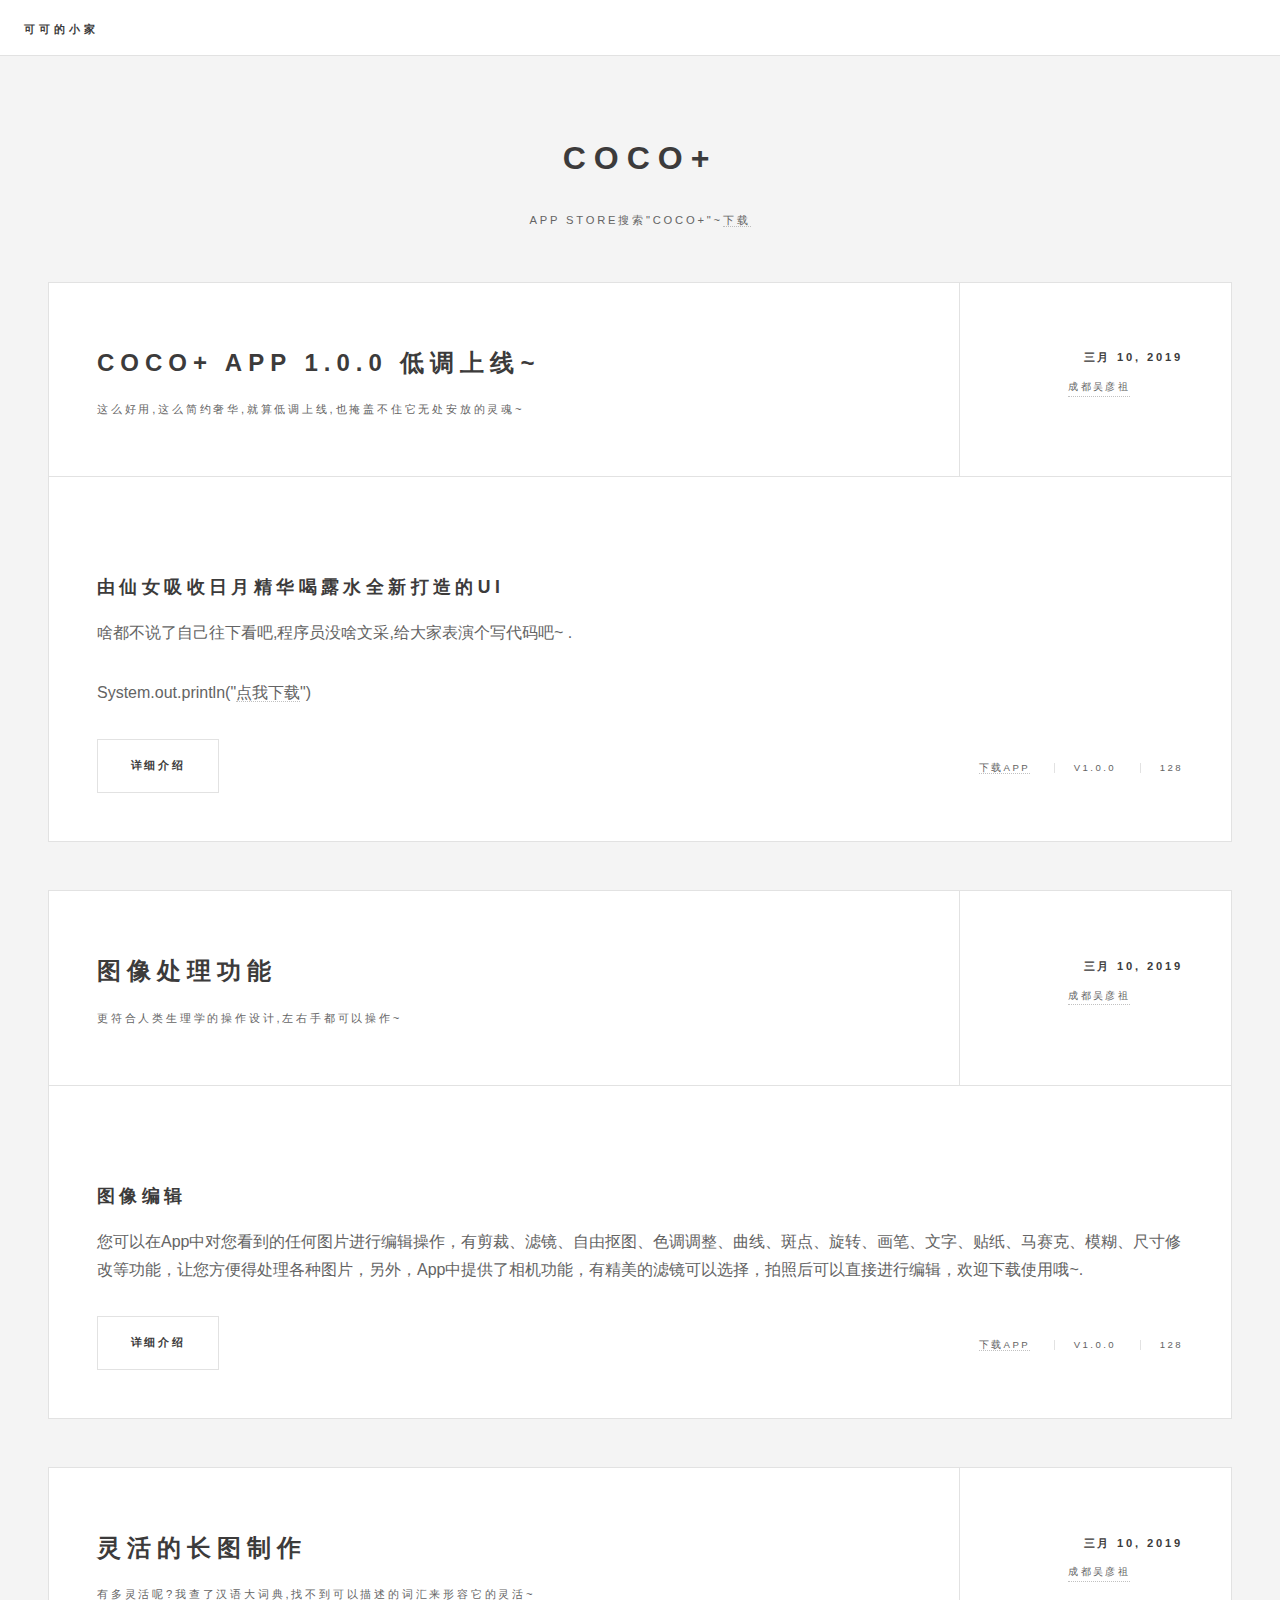
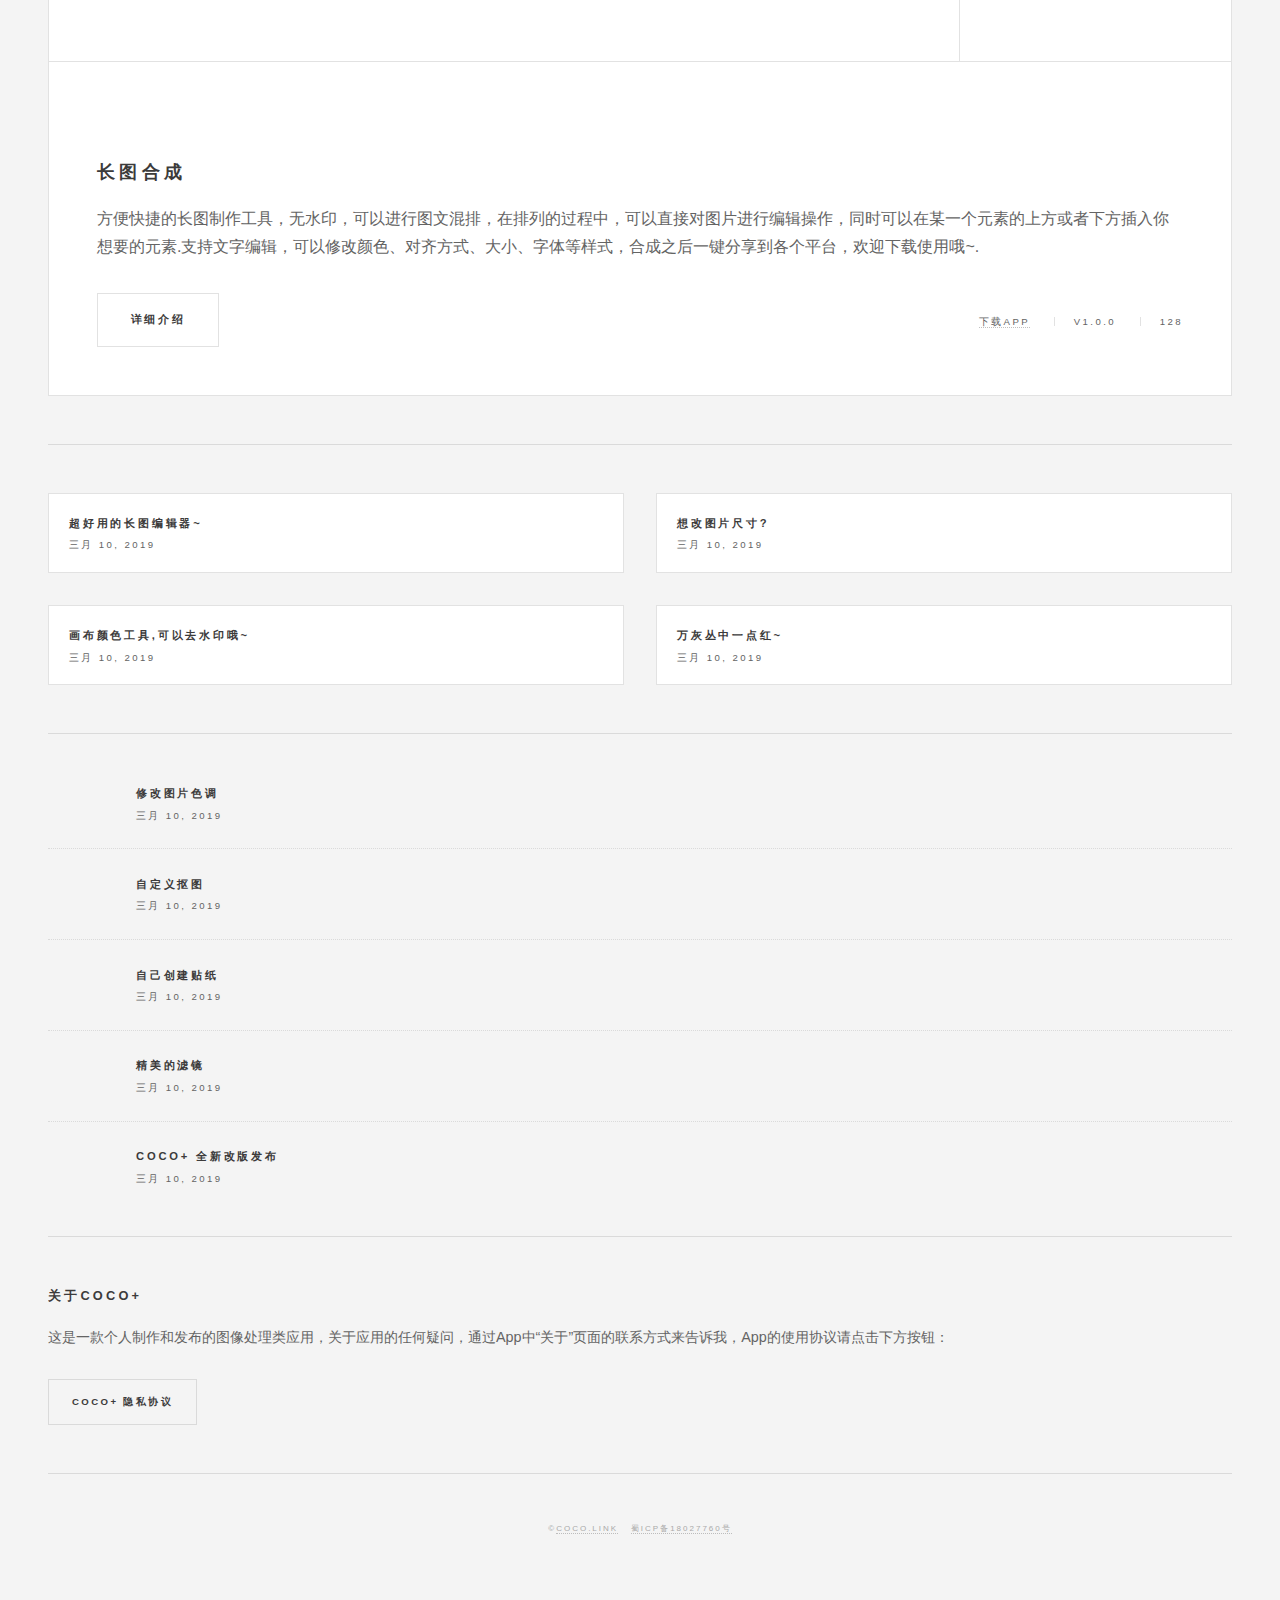
==== commit df311dd2: "修改网页数据" ====
--- a/index.html
+++ b/index.html
@@ -82,23 +82,23 @@
 										<h2><a href="page3.html">灵活的长图制作</a></h2>
 										<p>有多灵活呢?我查了汉语大词典,找不到可以描述的词汇来形容它的灵活~</p>
 									</div>
-									<div class="meta">
-										<time class="published" datetime="2019-03-10">三月 10, 2019</time>
-										<a href="https://weibo.com/iosSever" class="author"><span class="name">成都吴彦祖</span><img src="https://i.loli.net/2019/03/10/5c84dbdab428e.png" alt="" /></a>
+									<div class="meta">
+										<time class="published" datetime="2019-03-10">三月 10, 2019</time>
+										<a href="https://weibo.com/iosSever" class="author"><span class="name">成都吴彦祖</span><img src="https://i.loli.net/2019/03/10/5c84dbdab428e.png" alt="" /></a>
 									</div>
 								</header>
 								<a href="page3.html" class="image featured"><img src="https://i.loli.net/2019/03/10/5c84da80e7259.png" alt="" /></a>
 								<h2><a>长图合成</a></h2>
 								<p>方便快捷的长图制作工具，无水印，可以进行图文混排，在排列的过程中，可以直接对图片进行编辑操作，同时可以在某一个元素的上方或者下方插入你想要的元素.支持文字编辑，可以修改颜色、对齐方式、大小、字体等样式，合成之后一键分享到各个平台，欢迎下载使用哦~.</p>
-								<footer>
-									<ul class="actions">
-										<li><a href="page3.html" class="button large">详细介绍</a></li>
-									</ul>
-									<ul class="stats">
-										<li><a href="https://itunes.apple.com/cn/app/id1434170332">下载App</a></li>
-										<li><a href="https://itunes.apple.com/cn/app/id1434170332" class="icon fa-heart">v1.0.0</a></li>
-										<li><a href="https://itunes.apple.com/cn/app/id1434170332" class="icon fa-comment">128</a></li>
-									</ul>
+								<footer>
+									<ul class="actions">
+										<li><a href="page3.html" class="button large">详细介绍</a></li>
+									</ul>
+									<ul class="stats">
+										<li><a href="https://itunes.apple.com/cn/app/id1434170332">下载App</a></li>
+										<li><a href="https://itunes.apple.com/cn/app/id1434170332" class="icon fa-heart">v1.0.0</a></li>
+										<li><a href="https://itunes.apple.com/cn/app/id1434170332" class="icon fa-comment">128</a></li>
+									</ul>
 								</footer>
 							</article>
 					</div>
@@ -133,7 +133,7 @@
 										<article class="mini-post">
 											<header>
 												<h3><a href="page5.html">想改图片尺寸?</a></h3>
-												<time class="published" datetime="2019-03-10">三月 10, 2019</time>
+												<time class="published" datetime="2019-03-10">三月 10, 2019</time>
 												<a href="https://weibo.com/iosSever" class="author"><img src="https://i.loli.net/2019/03/10/5c84db364da18.png" alt="" /></a>
 											</header>
 											<a href="page5.html" class="image"><img src="https://i.loli.net/2019/03/10/5c84daaa49112.png" alt="" /></a>
@@ -143,7 +143,7 @@
 										<article class="mini-post">
 											<header>
 												<h3><a href="page6.html">画布颜色工具,可以去水印哦~</a></h3>
-												<time class="published" datetime="2019-03-10">三月 10, 2019</time>
+												<time class="published" datetime="2019-03-10">三月 10, 2019</time>
 												<a href="https://weibo.com/iosSever" class="author"><img src="https://i.loli.net/2019/03/10/5c84db364da18.png" alt="" /></a>
 											</header>
 											<a href="page6.html" class="image"><img src="https://i.loli.net/2019/03/10/5c84dabd3cb43.png" alt="" /></a>
@@ -152,11 +152,11 @@
 									<!-- Mini Post -->
 										<article class="mini-post">
 											<header>
-												<h3><a href="single.html">Enim nisl veroeros</a></h3>
-												<time class="published" datetime="2019-03-10">三月 10, 2019</time>
-												<a href="https://weibo.com/iosSever" class="author"><img src="https://i.loli.net/2019/03/10/5c84db364da18.png" alt="" /></a>
-											</header>
-											<a href="single.html" class="image"><img src="https://i.loli.net/2019/03/10/5c84dad333732.png" alt="" /></a>
+												<h3><a href="page7.html">万灰丛中一点红~</a></h3>
+												<time class="published" datetime="2019-03-10">三月 10, 2019</time>
+												<a href="https://weibo.com/iosSever" class="author"><img src="https://i.loli.net/2019/03/10/5c84db364da18.png" alt="" /></a>
+											</header>
+											<a href="page7.html" class="image"><img src="https://i.loli.net/2019/03/10/5c84dad333732.png" alt="" /></a>
 										</article>
 
 								</div>
@@ -168,46 +168,46 @@
 									<li>
 										<article>
 											<header>
-												<h3><a href="single.html">Lorem ipsum fermentum ut nisl vitae</a></h3>
-												<time class="published" datetime="2015-10-20">October 20, 2015</time>
-											</header>
-											<a href="single.html" class="image"><img src="https://i.loli.net/2019/03/10/5c84dae6660d3.png" alt="" /></a>
-										</article>
-									</li>
-									<li>
-										<article>
-											<header>
-												<h3><a href="single.html">Convallis maximus nisl mattis nunc id lorem</a></h3>
-												<time class="published" datetime="2015-10-15">October 15, 2015</time>
-											</header>
-											<a href="single.html" class="image"><img src="https://i.loli.net/2019/03/10/5c84daf63bab5.png" alt="" /></a>
-										</article>
-									</li>
-									<li>
-										<article>
-											<header>
-												<h3><a href="single.html">Euismod amet placerat vivamus porttitor</a></h3>
-												<time class="published" datetime="2015-10-10">October 10, 2015</time>
-											</header>
-											<a href="single.html" class="image"><img src="https://i.loli.net/2019/03/10/5c84db0a0eca4.png" alt="" /></a>
-										</article>
-									</li>
-									<li>
-										<article>
-											<header>
-												<h3><a href="single.html">Magna enim accumsan tortor cursus ultricies</a></h3>
-												<time class="published" datetime="2015-10-08">October 8, 2015</time>
-											</header>
-											<a href="single.html" class="image"><img src="https://i.loli.net/2019/03/10/5c84db1b64e41.png" alt="" /></a>
-										</article>
-									</li>
-									<li>
-										<article>
-											<header>
-												<h3><a href="single.html">Congue ullam corper lorem ipsum dolor</a></h3>
-												<time class="published" datetime="2015-10-06">October 7, 2015</time>
-											</header>
-											<a href="single.html" class="image"><img src="https://i.loli.net/2019/03/10/5c84db364da18.png" alt="" /></a>
+												<h3><a href="page8.html">修改图片色调</a></h3>
+												<time class="published" datetime="2019-03-10">三月 10, 2019</time>
+											</header>
+											<a href="page8.html" class="image"><img src="https://i.loli.net/2019/03/10/5c84dae6660d3.png" alt="" /></a>
+										</article>
+									</li>
+									<li>
+										<article>
+											<header>
+												<h3><a href="page9.html">自定义抠图</a></h3>
+												<time class="published" datetime="2019-03-10">三月 10, 2019</time>
+											</header>
+											<a href="page9.html" class="image"><img src="https://i.loli.net/2019/03/10/5c84daf63bab5.png" alt="" /></a>
+										</article>
+									</li>
+									<li>
+										<article>
+											<header>
+												<h3><a href="page10.html">自己创建贴纸</a></h3>
+												<time class="published" datetime="2019-03-10">三月 10, 2019</time>
+											</header>
+											<a href="page10.html" class="image"><img src="https://i.loli.net/2019/03/10/5c84db0a0eca4.png" alt="" /></a>
+										</article>
+									</li>
+									<li>
+										<article>
+											<header>
+												<h3><a href="page11.html">精美的滤镜</a></h3>
+												<time class="published" datetime="2019-03-10">三月 10, 2019</time>
+											</header>
+											<a href="page11.html" class="image"><img src="https://i.loli.net/2019/03/10/5c84db1b64e41.png" alt="" /></a>
+										</article>
+									</li>
+									<li>
+										<article>
+											<header>
+												<h3><a href="page12.html">CoCo+ 全新改版发布</a></h3>
+												<time class="published" datetime="2019-03-10">三月 10, 2019</time>
+											</header>
+											<a href="page12.html" class="image"><img src="https://i.loli.net/2019/03/10/5c84db364da18.png" alt="" /></a>
 										</article>
 									</li>
 								</ul>
@@ -215,10 +215,10 @@
 
 						<!-- About -->
 							<section class="blurb">
-								<h2>About</h2>
-								<p>Mauris neque quam, fermentum ut nisl vitae, convallis maximus nisl. Sed mattis nunc id lorem euismod amet placerat. Vivamus porttitor magna enim, ac accumsan tortor cursus at phasellus sed ultricies.</p>
+								<h2>关于CoCo+</h2>
+								<p>这是一款个人制作和发布的图像处理类应用，关于应用的任何疑问，通过App中“关于”页面的联系方式来告诉我，App的使用协议请点击下方按钮：</p>
 								<ul class="actions">
-									<li><a href="#" class="button">Learn More</a></li>
+									<li><a href="http://privacy.coco.link/coco.html" class="button">CoCo+ 隐私协议</a></li>
 								</ul>
 							</section>
 
